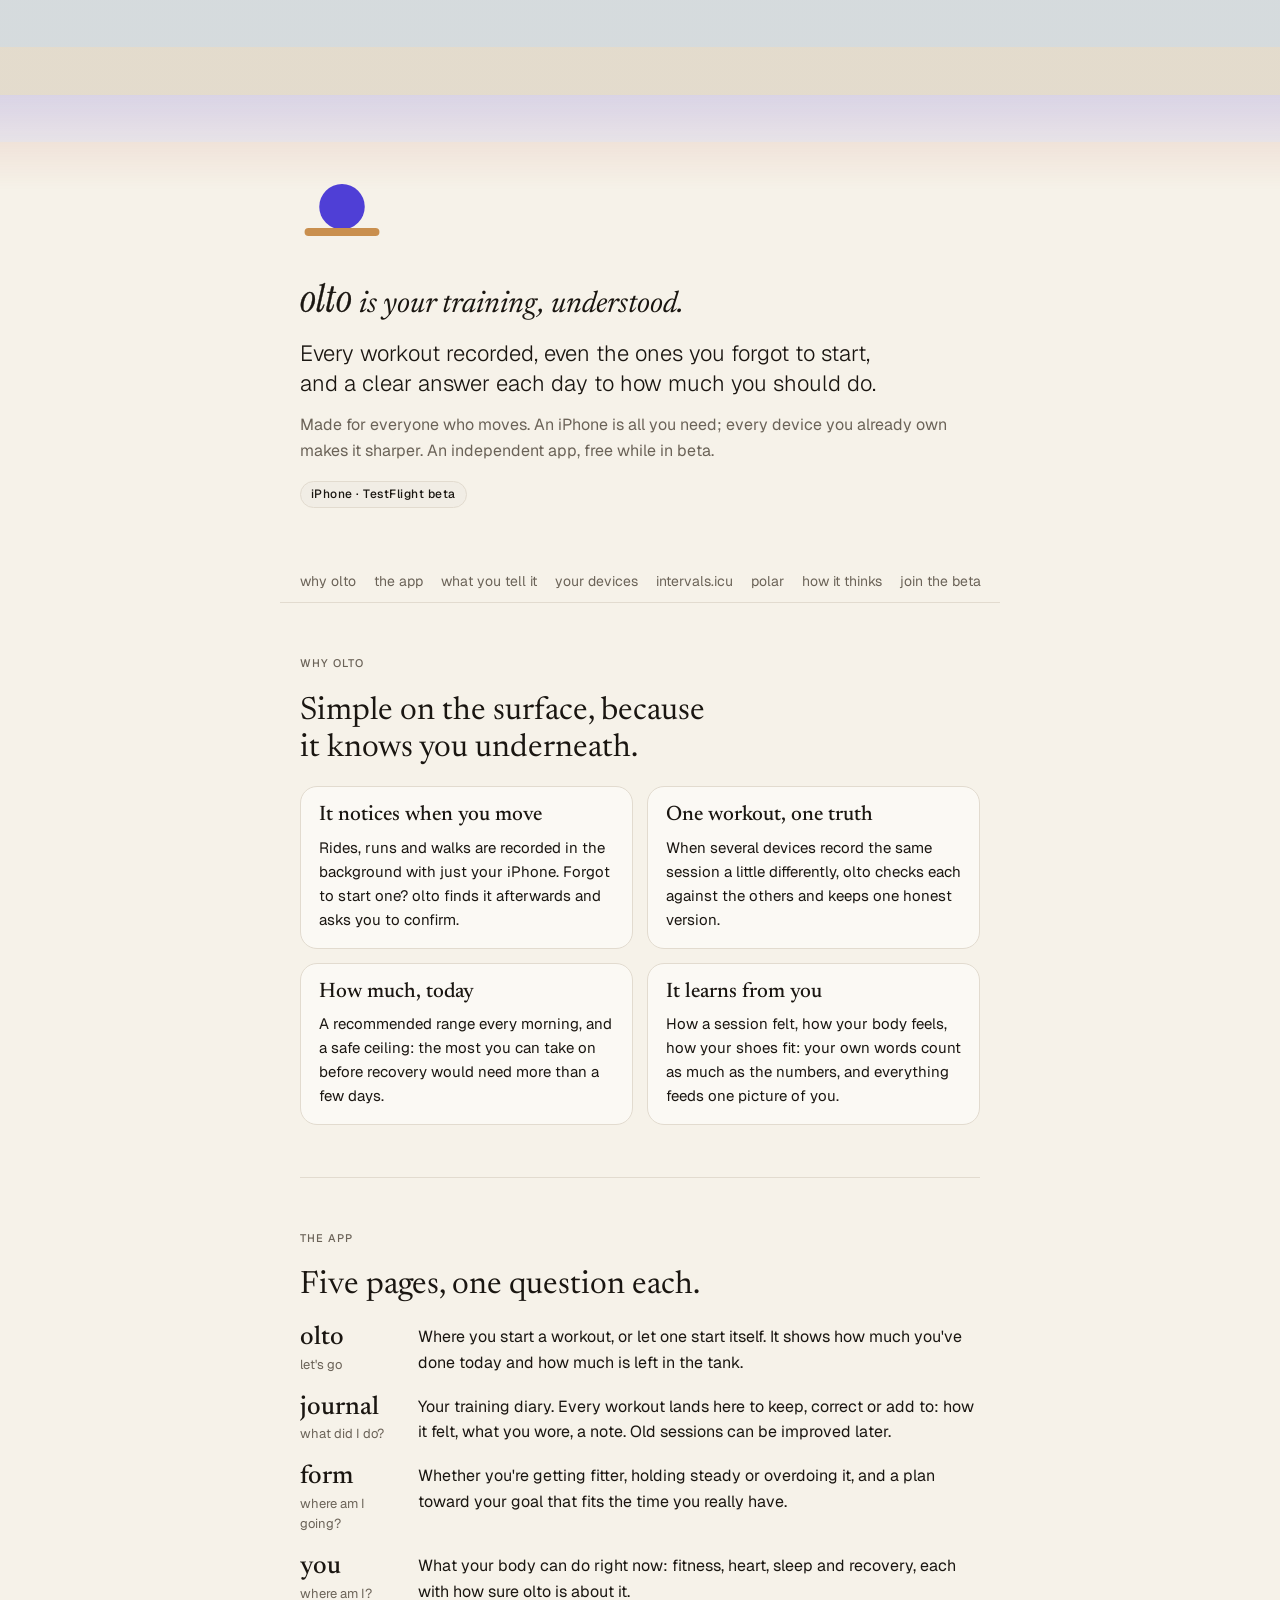
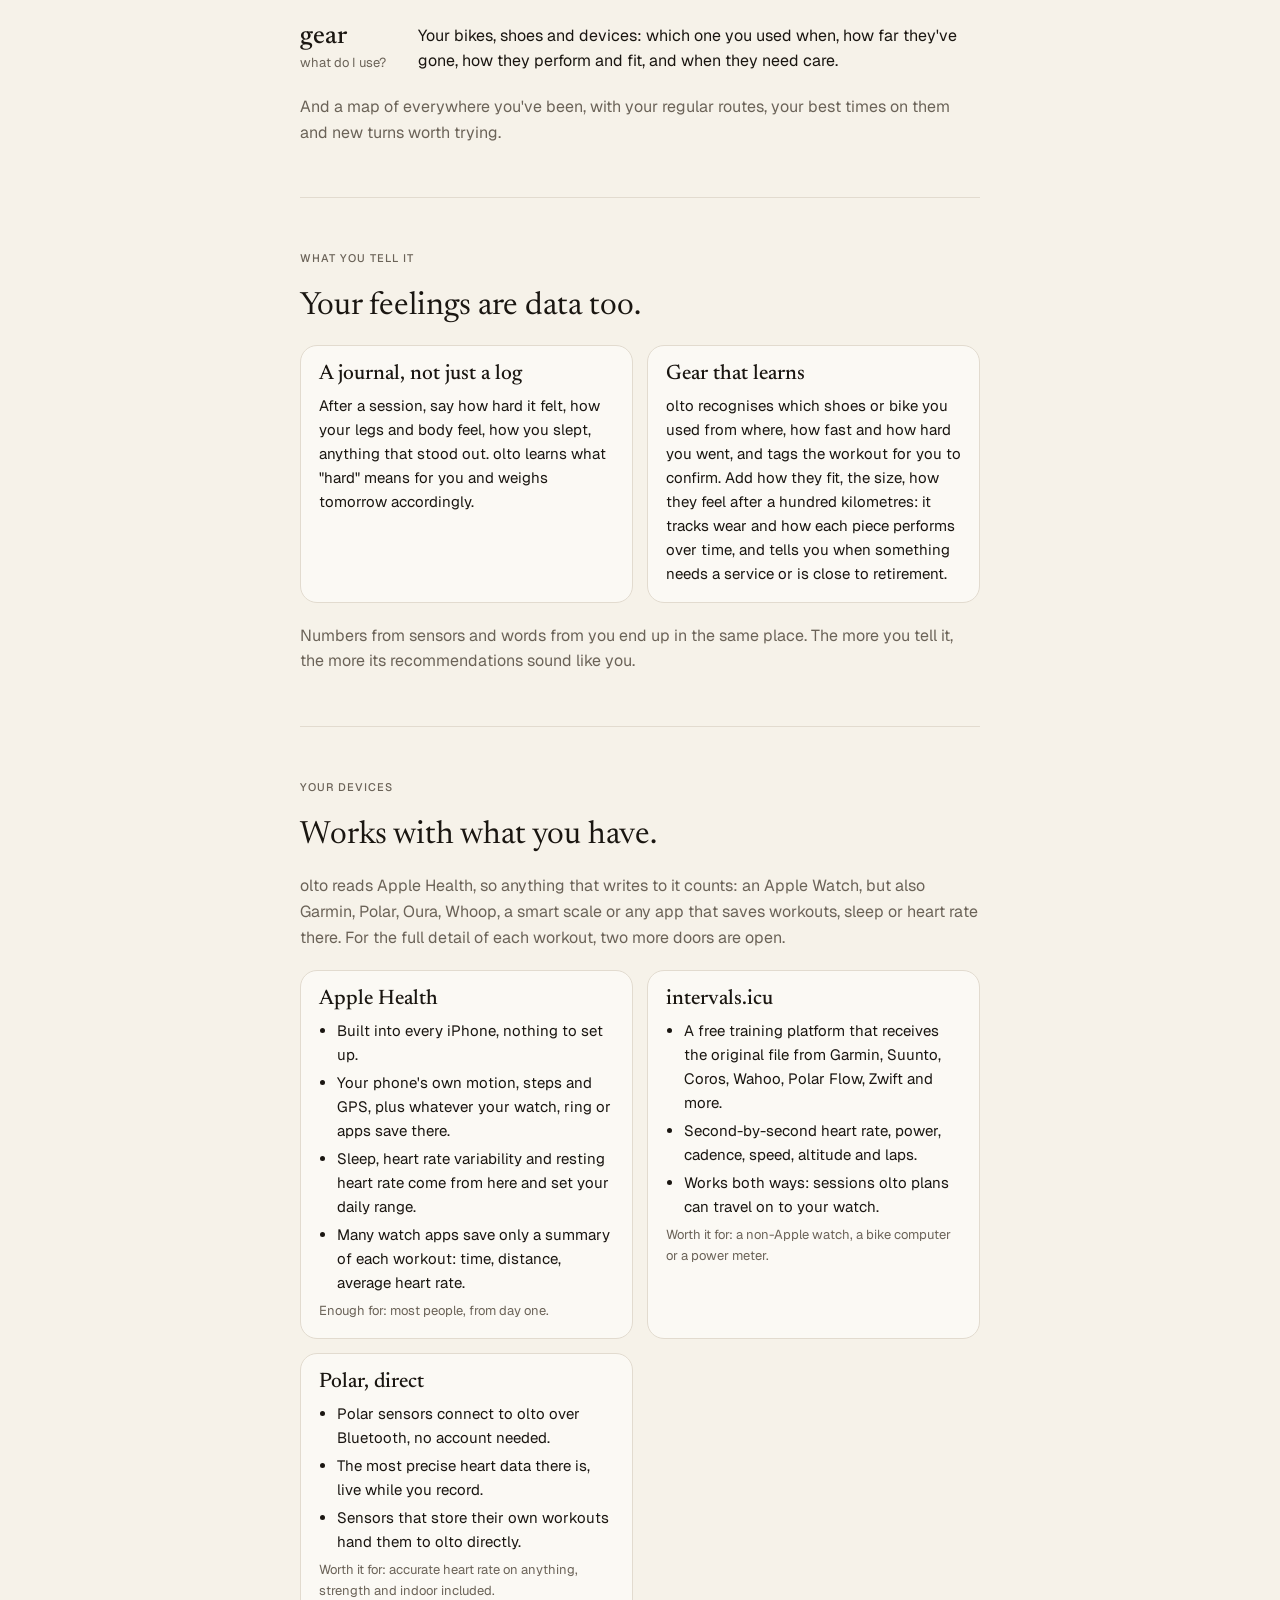
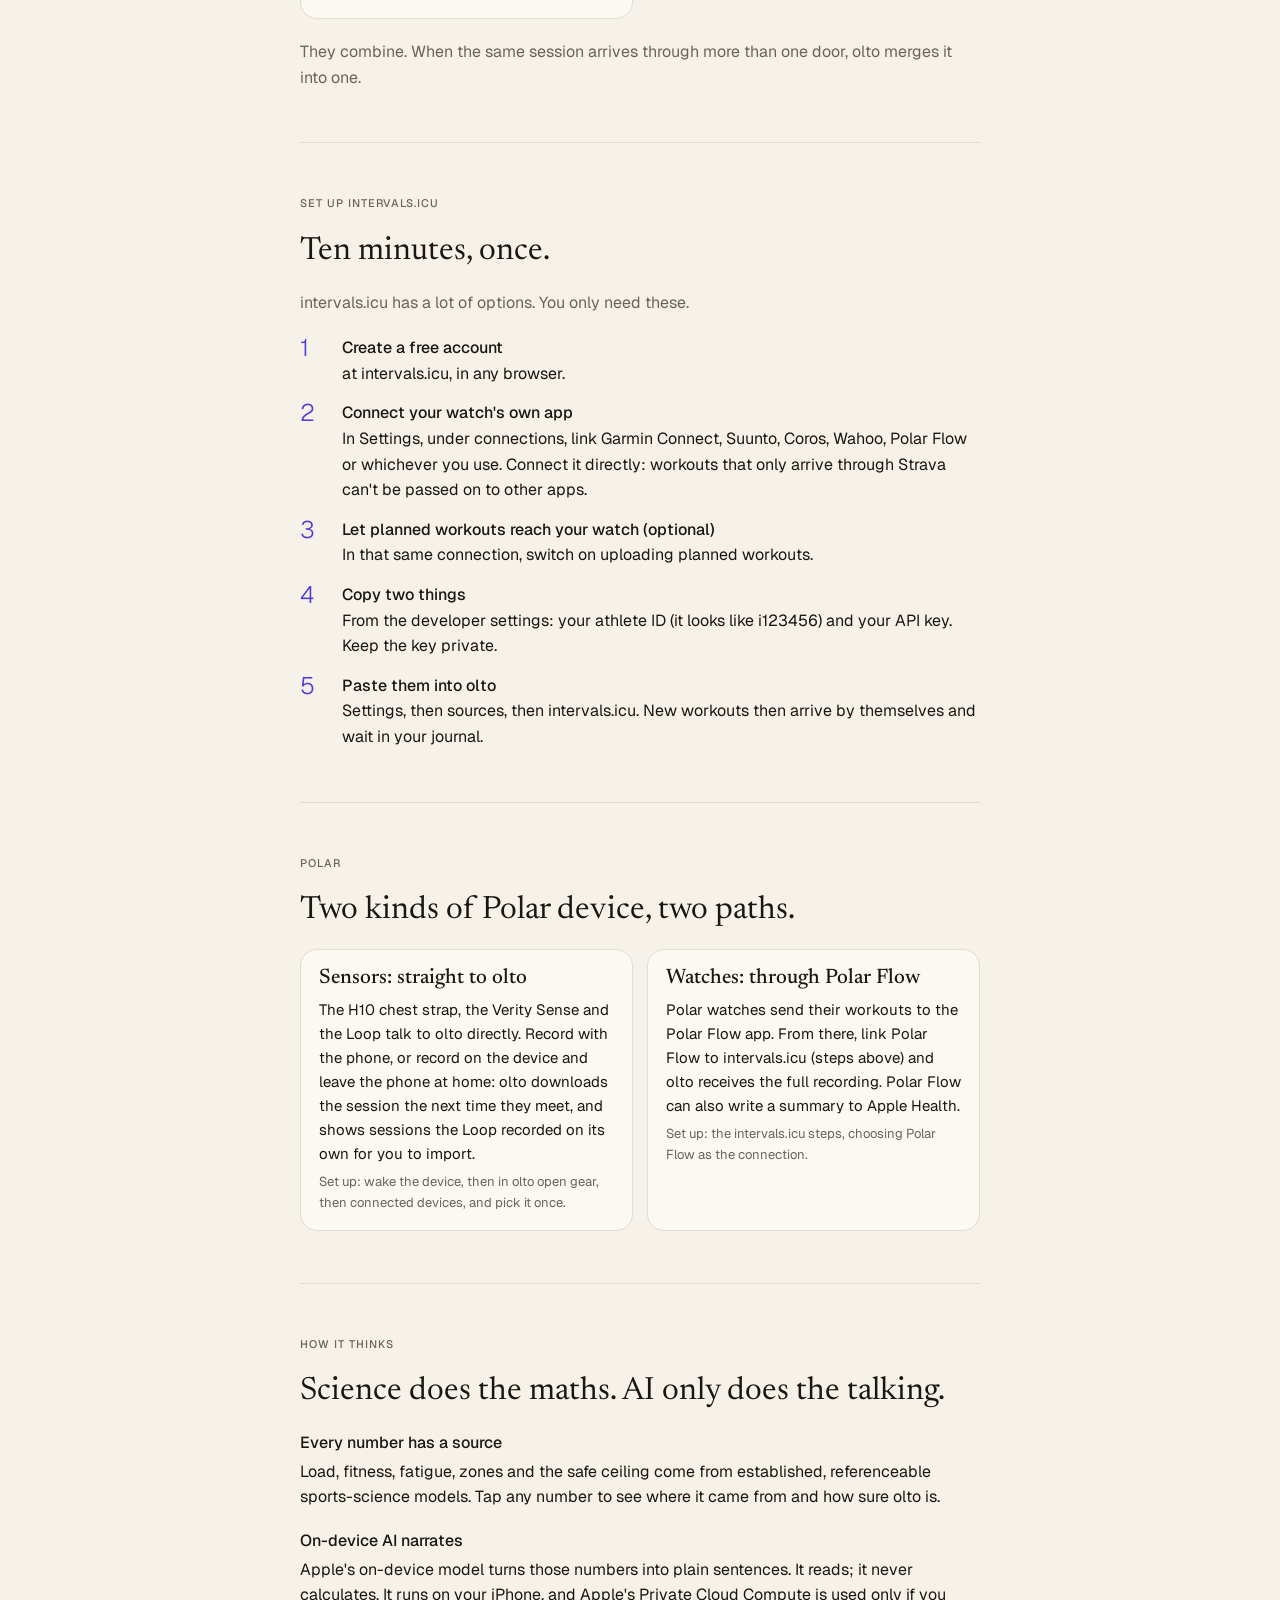
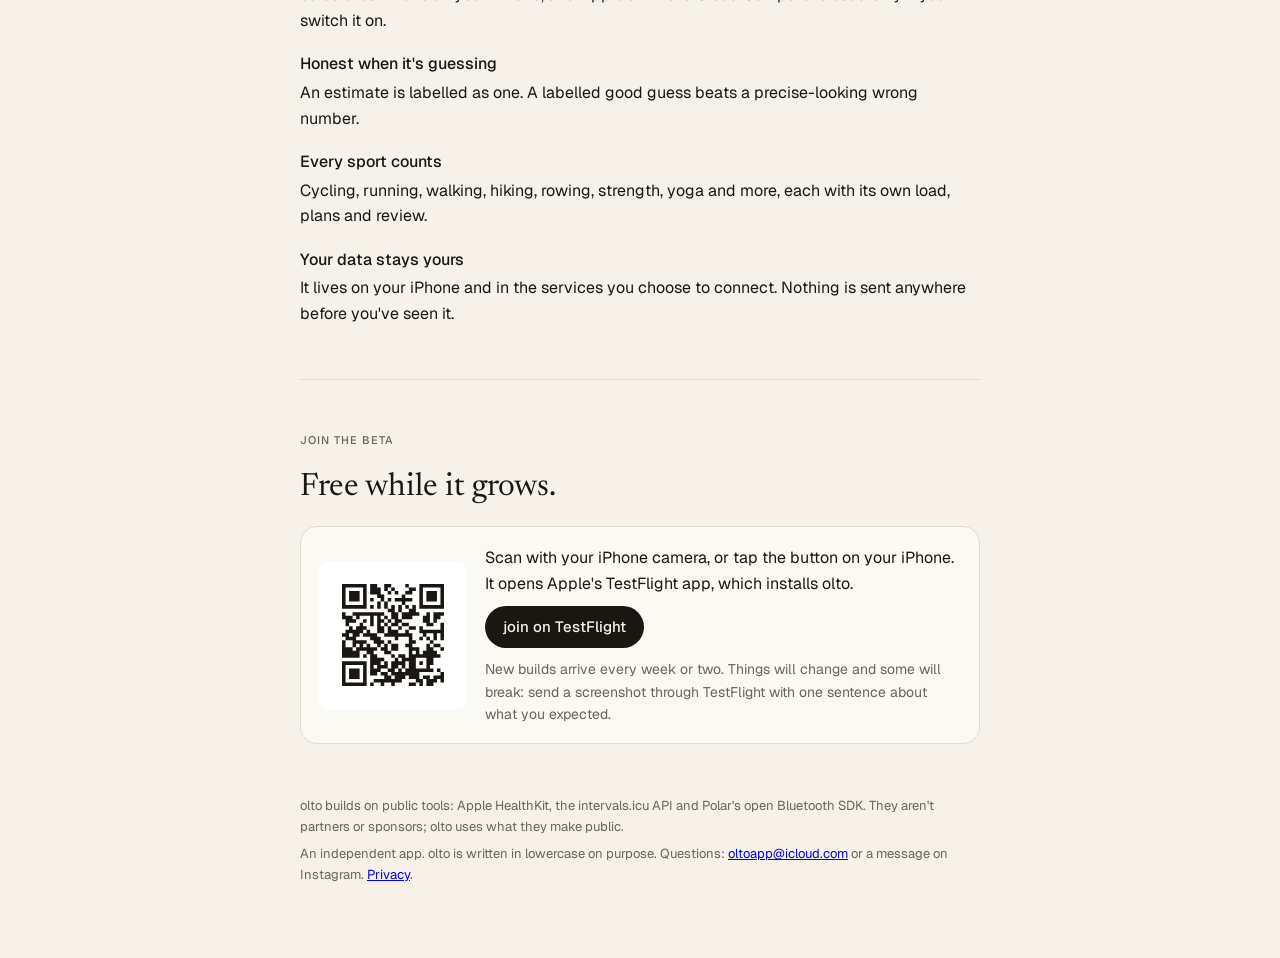
==== index.html @ 35120400 "olto site" ====
<!doctype html>
<html lang="en">
<head>
<meta charset="utf-8">
<meta name="viewport" content="width=device-width, initial-scale=1, viewport-fit=cover">
<title>olto — your training, understood</title>
<meta name="description" content="olto records every workout, even the ones you forgot to start, and tells you each day how much to do. An independent iPhone app, free in beta.">
<meta property="og:title" content="olto — your training, understood">
<meta property="og:description" content="Every workout recorded, and a clear answer each day to how much you should do. Free iPhone beta.">
<meta property="og:image" content="assets/og.png">
<meta property="og:type" content="website">
<meta name="twitter:card" content="summary_large_image">
<meta name="theme-color" content="#F6F2E9" media="(prefers-color-scheme: light)">
<meta name="theme-color" content="#0C0A08" media="(prefers-color-scheme: dark)">
<link rel="icon" href="assets/mark.svg" type="image/svg+xml">
<link rel="apple-touch-icon" href="assets/apple-touch-icon.png">
<style>html{color-scheme:light dark}body{margin:0}</style>
</head>
<body>
<link rel="stylesheet" href="https://fonts.googleapis.com/css2?family=Instrument+Serif:ital@1&family=Newsreader:ital,opsz,wght@0,6..72,400;0,6..72,500;1,6..72,300;1,6..72,400&family=Geist:wght@300;400;500;600&display=swap">
<style>
:root{
  --canvas:#F6F2E9; --soft:#F1EDE5; --card:#FBF9F4; --ink:#1A1611; --muted:#6B6358; --rule:#E2DBCF;
  --sun:#4F3FD6; --warm:#C98F4E; --accent:#4F3FD6;
  --fresh:rgba(110,146,185,.24); --maint:rgba(201,189,166,.42); --gain:rgba(79,63,214,.17); --risk:rgba(168,43,23,.14);
  --word:"Instrument Serif",Georgia,serif; --voice:"Newsreader",Georgia,serif; --data:"Geist",-apple-system,"Segoe UI",sans-serif;
}
@media (prefers-color-scheme: dark){:root:not([data-theme="light"]){
  --canvas:#0C0A08; --soft:#211D17; --card:#16130F; --ink:#F1EBDD; --muted:#A99F90; --rule:#2E2922;
  --sun:#6C6CF3; --warm:#D9A566; --accent:#8B8BF7;
  --fresh:rgba(110,146,185,.26); --maint:rgba(201,189,166,.18); --gain:rgba(108,108,243,.24); --risk:rgba(207,79,53,.22); color-scheme:dark;}}
:root[data-theme="dark"]{
  --canvas:#0C0A08; --soft:#211D17; --card:#16130F; --ink:#F1EBDD; --muted:#A99F90; --rule:#2E2922;
  --sun:#6C6CF3; --warm:#D9A566; --accent:#8B8BF7;
  --fresh:rgba(110,146,185,.26); --maint:rgba(201,189,166,.18); --gain:rgba(108,108,243,.24); --risk:rgba(207,79,53,.22); color-scheme:dark;}
body{background:var(--canvas);color:var(--ink);font-family:var(--data);font-size:16px;line-height:1.6;padding-inline:20px;padding-block:0 72px}
.sky{margin-inline:-20px;height:190px;background:linear-gradient(to bottom,var(--fresh) 0 25%,var(--maint) 25% 50%,var(--gain) 50% 75%,var(--risk) 75% 100%);-webkit-mask-image:linear-gradient(to bottom,#000 50%,transparent);mask-image:linear-gradient(to bottom,#000 50%,transparent)}
main{max-width:680px;margin:-20px auto 0;display:grid;gap:52px;position:relative}
.mark{width:84px;height:auto;display:block}
.name{font-family:var(--word);font-style:italic;font-weight:400;font-size:1.25em;letter-spacing:.005em;-webkit-text-stroke:.35px currentColor}
.voice{font-family:var(--voice);font-style:italic;font-weight:400}
.card p.voice,.note.voice{font-size:18px;line-height:1.5}
.sr{position:absolute;width:1px;height:1px;overflow:hidden;clip:rect(0 0 0 0)}
.word{font-family:var(--word);font-style:italic;font-weight:400;font-size:76px;line-height:.95;margin:10px 0 0;letter-spacing:-.01em}
.tag{font-family:var(--voice);font-style:italic;font-weight:300;font-size:30px;line-height:1.25;margin:12px 0 0}
.lede{font-family:var(--data);font-style:normal;font-weight:300;font-size:22px;line-height:1.35;margin:14px 0 0;text-wrap:balance}
.sub{margin:14px 0 0;color:var(--muted);max-width:60ch}
.pill{display:inline-block;font-size:12px;font-weight:500;letter-spacing:.04em;padding:3px 10px;border-radius:999px;background:var(--soft);border:1px solid var(--rule)}
nav{position:sticky;top:env(safe-area-inset-top,0px);z-index:2;background:var(--canvas);margin-inline:-20px;padding:10px 20px;border-bottom:1px solid var(--rule);display:flex;gap:18px;overflow-x:auto;scrollbar-width:none;font-size:14px}
nav::-webkit-scrollbar{display:none}
nav a{color:var(--muted);text-decoration:none;white-space:nowrap}
nav a:hover,nav a:focus-visible{color:var(--ink)}
h2{font-family:var(--voice);font-style:normal;font-weight:400;font-size:32px;line-height:1.15;margin:0;text-wrap:balance}
h3{font-family:var(--voice);font-style:normal;font-weight:500;font-size:21px;line-height:1.25;margin:0}
.eyebrow{font-size:11px;letter-spacing:.09em;text-transform:uppercase;color:var(--muted);font-weight:500}
section{display:grid;gap:20px;scroll-margin-top:60px}
.note{margin:0;color:var(--muted);max-width:62ch}
.grid{display:grid;grid-template-columns:repeat(auto-fit,minmax(260px,1fr));gap:14px}
.card{background:var(--card);border:1px solid var(--rule);border-radius:17px;padding:16px 18px;display:grid;gap:6px;align-content:start}
.card p{margin:0;font-size:15px}
.card ul{margin:0;padding-left:18px;display:grid;gap:4px;font-size:15px}
.card .best{font-size:13px;color:var(--muted)}
.pages{display:grid;gap:18px}
.page{display:grid;grid-template-columns:100px 1fr;gap:2px 18px}
.page .n{font-family:var(--voice);font-style:normal;font-weight:500;font-size:26px;line-height:1.1}
.page .q{font-size:13px;color:var(--muted);grid-column:1}
.page p{margin:0;grid-column:2;grid-row:1 / span 2}
@media (max-width:480px){.page{grid-template-columns:1fr}.page p{grid-column:1;grid-row:auto}}
.qa{display:grid;gap:18px}
.qa h4{font-size:16px;font-weight:500;margin:0 0 3px}
.qa p{margin:0}
ol.steps{margin:0;padding:0;list-style:none;counter-reset:s;display:grid;gap:14px}
ol.steps li{counter-increment:s;display:grid;grid-template-columns:30px 1fr;gap:12px}
ol.steps li::before{content:counter(s);font-family:var(--data);font-weight:300;font-size:24px;line-height:1.1;color:var(--sun)}
ol.steps b{display:block;font-weight:500}
.join{display:grid;grid-template-columns:auto 1fr;gap:18px;align-items:center;background:var(--card);border:1px solid var(--rule);border-radius:17px;padding:18px}
@media (max-width:480px){.join{grid-template-columns:1fr}}
#qr{width:132px;height:132px;background:#fff;padding:8px;border-radius:10px;display:grid;place-items:center}
#qr img,#qr canvas{width:116px!important;height:116px!important}
.btn{display:inline-block;background:var(--ink);color:var(--canvas);text-decoration:none;border-radius:999px;padding:9px 18px;font-weight:500;font-size:15px}
hr{border:0;border-top:1px solid var(--rule);margin:0}
footer{font-size:13px;color:var(--muted);display:grid;gap:6px}
</style>

<div class="sky" aria-hidden="true"></div>
<main>
  <header>
    <svg class="mark" viewBox="0 0 48 48" role="img" aria-label="olto">
      <circle cx="24" cy="21" r="13" fill="var(--sun)"/>
      <rect x="2.6" y="33.1" width="42.8" height="4.6" rx="2.3" fill="var(--warm)"/>
    </svg>
    <h1 class="sr">olto</h1>
    <p class="tag" style="font-family:var(--voice);font-style:italic;font-weight:400;font-size:30px;line-height:1.3;margin-top:22px"><span class="name">olto</span> is your training, understood.</p>
    <p class="lede">Every workout recorded, even the ones you forgot to start, and a clear answer each day to how much you should do.</p>
    <p class="sub">Made for everyone who moves. An iPhone is all you need; every device you already own makes it sharper. An independent app, free while in beta.</p>
    <p style="margin:16px 0 0"><span class="pill">iPhone · TestFlight beta</span></p>
  </header>

  <nav aria-label="Sections">
    <a href="#why">why olto</a><a href="#pages">the app</a><a href="#you">what you tell it</a><a href="#sources">your devices</a><a href="#intervals">intervals.icu</a><a href="#polar">polar</a><a href="#science">how it thinks</a><a href="#join">join the beta</a>
  </nav>

  <section id="why">
    <span class="eyebrow">why olto</span>
    <h2>Simple on the surface, because it knows you underneath.</h2>
    <div class="grid">
      <div class="card"><h3>It notices when you move</h3><p>Rides, runs and walks are recorded in the background with just your iPhone. Forgot to start one? olto finds it afterwards and asks you to confirm.</p></div>
      <div class="card"><h3>One workout, one truth</h3><p>When several devices record the same session a little differently, olto checks each against the others and keeps one honest version.</p></div>
      <div class="card"><h3>How much, today</h3><p>A recommended range every morning, and a safe ceiling: the most you can take on before recovery would need more than a few days.</p></div>
      <div class="card"><h3>It learns from you</h3><p>How a session felt, how your body feels, how your shoes fit: your own words count as much as the numbers, and everything feeds one picture of you.</p></div>
    </div>
  </section>

  <hr>

  <section id="pages">
    <span class="eyebrow">the app</span>
    <h2>Five pages, one question each.</h2>
    <div class="pages">
      <div class="page"><span class="n">olto</span><span class="q">let's go</span><p>Where you start a workout, or let one start itself. It shows how much you've done today and how much is left in the tank.</p></div>
      <div class="page"><span class="n">journal</span><span class="q">what did I do?</span><p>Your training diary. Every workout lands here to keep, correct or add to: how it felt, what you wore, a note. Old sessions can be improved later.</p></div>
      <div class="page"><span class="n">form</span><span class="q">where am I going?</span><p>Whether you're getting fitter, holding steady or overdoing it, and a plan toward your goal that fits the time you really have.</p></div>
      <div class="page"><span class="n">you</span><span class="q">where am I?</span><p>What your body can do right now: fitness, heart, sleep and recovery, each with how sure olto is about it.</p></div>
      <div class="page"><span class="n">gear</span><span class="q">what do I use?</span><p>Your bikes, shoes and devices: which one you used when, how far they've gone, how they perform and fit, and when they need care.</p></div>
    </div>
    <p class="note">And a map of everywhere you've been, with your regular routes, your best times on them and new turns worth trying.</p>
  </section>

  <hr>

  <section id="you">
    <span class="eyebrow">what you tell it</span>
    <h2>Your feelings are data too.</h2>
    <div class="grid">
      <div class="card"><h3>A journal, not just a log</h3><p>After a session, say how hard it felt, how your legs and body feel, how you slept, anything that stood out. olto learns what "hard" means for you and weighs tomorrow accordingly.</p></div>
      <div class="card"><h3>Gear that learns</h3><p>olto recognises which shoes or bike you used from where, how fast and how hard you went, and tags the workout for you to confirm. Add how they fit, the size, how they feel after a hundred kilometres: it tracks wear and how each piece performs over time, and tells you when something needs a service or is close to retirement.</p></div>
    </div>
    <p class="note">Numbers from sensors and words from you end up in the same place. The more you tell it, the more its recommendations sound like you.</p>
  </section>

  <hr>

  <section id="sources">
    <span class="eyebrow">your devices</span>
    <h2>Works with what you have.</h2>
    <p class="note">olto reads Apple Health, so anything that writes to it counts: an Apple Watch, but also Garmin, Polar, Oura, Whoop, a smart scale or any app that saves workouts, sleep or heart rate there. For the full detail of each workout, two more doors are open.</p>
    <div class="grid">
      <div class="card"><h3>Apple Health</h3>
        <ul><li>Built into every iPhone, nothing to set up.</li><li>Your phone's own motion, steps and GPS, plus whatever your watch, ring or apps save there.</li><li>Sleep, heart rate variability and resting heart rate come from here and set your daily range.</li><li>Many watch apps save only a summary of each workout: time, distance, average heart rate.</li></ul>
        <span class="best">Enough for: most people, from day one.</span></div>
      <div class="card"><h3>intervals.icu</h3>
        <ul><li>A free training platform that receives the original file from Garmin, Suunto, Coros, Wahoo, Polar Flow, Zwift and more.</li><li>Second-by-second heart rate, power, cadence, speed, altitude and laps.</li><li>Works both ways: sessions olto plans can travel on to your watch.</li></ul>
        <span class="best">Worth it for: a non-Apple watch, a bike computer or a power meter.</span></div>
      <div class="card"><h3>Polar, direct</h3>
        <ul><li>Polar sensors connect to olto over Bluetooth, no account needed.</li><li>The most precise heart data there is, live while you record.</li><li>Sensors that store their own workouts hand them to olto directly.</li></ul>
        <span class="best">Worth it for: accurate heart rate on anything, strength and indoor included.</span></div>
    </div>
    <p class="note">They combine. When the same session arrives through more than one door, olto merges it into one.</p>
  </section>

  <hr>

  <section id="intervals">
    <span class="eyebrow">set up intervals.icu</span>
    <h2>Ten minutes, once.</h2>
    <p class="note">intervals.icu has a lot of options. You only need these.</p>
    <ol class="steps">
      <li><span><b>Create a free account</b>at intervals.icu, in any browser.</span></li>
      <li><span><b>Connect your watch's own app</b>In Settings, under connections, link Garmin Connect, Suunto, Coros, Wahoo, Polar Flow or whichever you use. Connect it directly: workouts that only arrive through Strava can't be passed on to other apps.</span></li>
      <li><span><b>Let planned workouts reach your watch (optional)</b>In that same connection, switch on uploading planned workouts.</span></li>
      <li><span><b>Copy two things</b>From the developer settings: your athlete ID (it looks like i123456) and your API key. Keep the key private.</span></li>
      <li><span><b>Paste them into olto</b>Settings, then sources, then intervals.icu. New workouts then arrive by themselves and wait in your journal.</span></li>
    </ol>
  </section>

  <hr>

  <section id="polar">
    <span class="eyebrow">polar</span>
    <h2>Two kinds of Polar device, two paths.</h2>
    <div class="grid">
      <div class="card"><h3>Sensors: straight to olto</h3>
        <p>The H10 chest strap, the Verity Sense and the Loop talk to olto directly. Record with the phone, or record on the device and leave the phone at home: olto downloads the session the next time they meet, and shows sessions the Loop recorded on its own for you to import.</p>
        <span class="best">Set up: wake the device, then in olto open gear, then connected devices, and pick it once.</span></div>
      <div class="card"><h3>Watches: through Polar Flow</h3>
        <p>Polar watches send their workouts to the Polar Flow app. From there, link Polar Flow to intervals.icu (steps above) and olto receives the full recording. Polar Flow can also write a summary to Apple Health.</p>
        <span class="best">Set up: the intervals.icu steps, choosing Polar Flow as the connection.</span></div>
    </div>
  </section>

  <hr>

  <section id="science">
    <span class="eyebrow">how it thinks</span>
    <h2>Science does the maths. AI only does the talking.</h2>
    <div class="qa">
      <div><h4>Every number has a source</h4><p>Load, fitness, fatigue, zones and the safe ceiling come from established, referenceable sports-science models. Tap any number to see where it came from and how sure olto is.</p></div>
      <div><h4>On-device AI narrates</h4><p>Apple's on-device model turns those numbers into plain sentences. It reads; it never calculates. It runs on your iPhone, and Apple's Private Cloud Compute is used only if you switch it on.</p></div>
      <div><h4>Honest when it's guessing</h4><p>An estimate is labelled as one. A labelled good guess beats a precise-looking wrong number.</p></div>
      <div><h4>Every sport counts</h4><p>Cycling, running, walking, hiking, rowing, strength, yoga and more, each with its own load, plans and review.</p></div>
      <div><h4>Your data stays yours</h4><p>It lives on your iPhone and in the services you choose to connect. Nothing is sent anywhere before you've seen it.</p></div>
    </div>
  </section>

  <hr>

  <section id="join">
    <span class="eyebrow">join the beta</span>
    <h2>Free while it grows.</h2>
    <div class="join">
      <div id="qr" aria-label="QR code for the beta"></div>
      <div style="display:grid;gap:10px">
        <p style="margin:0">Scan with your iPhone camera, or tap the button on your iPhone. It opens Apple's TestFlight app, which installs olto.</p>
        <p style="margin:0"><a class="btn" id="joinlink" href="#join">join on TestFlight</a></p>
        <p class="note" id="joinnote" style="font-size:14px">New builds arrive every week or two. Things will change and some will break: send a screenshot through TestFlight with one sentence about what you expected.</p>
      </div>
    </div>
  </section>

  <footer>
    <span>olto builds on public tools: Apple HealthKit, the intervals.icu API and Polar's open Bluetooth SDK. They aren't partners or sponsors; olto uses what they make public.</span>
    <span>An independent app. olto is written in lowercase on purpose. Questions: <a href="mailto:oltoapp@icloud.com">oltoapp@icloud.com</a> or a message on Instagram. <a href="privacy.html">Privacy</a>.</span>
  </footer>
</main>
<script>
// The TestFlight public link. The QR is a static image (assets/beta-qr.svg),
// made from the same link, so the page needs no script from anywhere else.
const BETA_LINK = "https://testflight.apple.com/join/uTrXgEsq";
const box = document.getElementById("qr"), link = document.getElementById("joinlink");
link.href = BETA_LINK;
box.innerHTML = '<img src="assets/beta-qr.svg" width="116" height="116" alt="QR code: join the olto beta on TestFlight">';
</script>

</body>
</html>
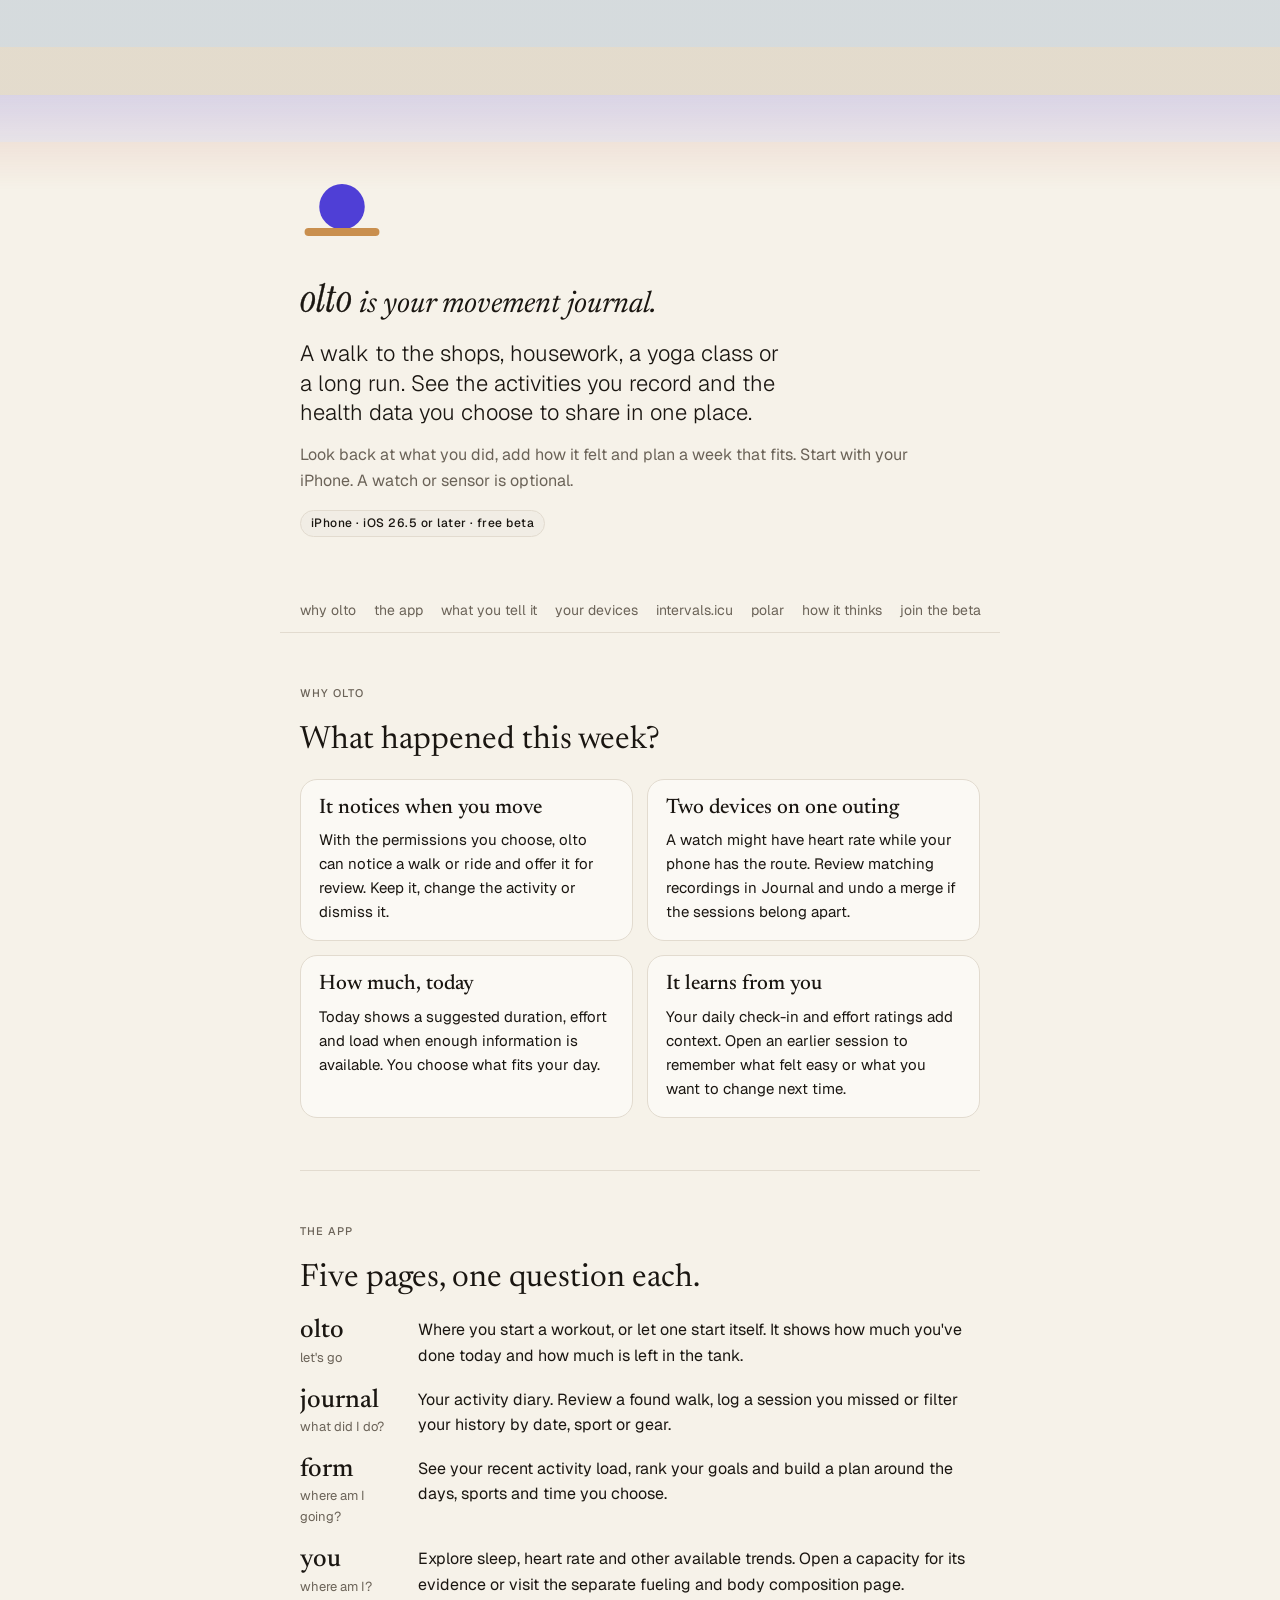
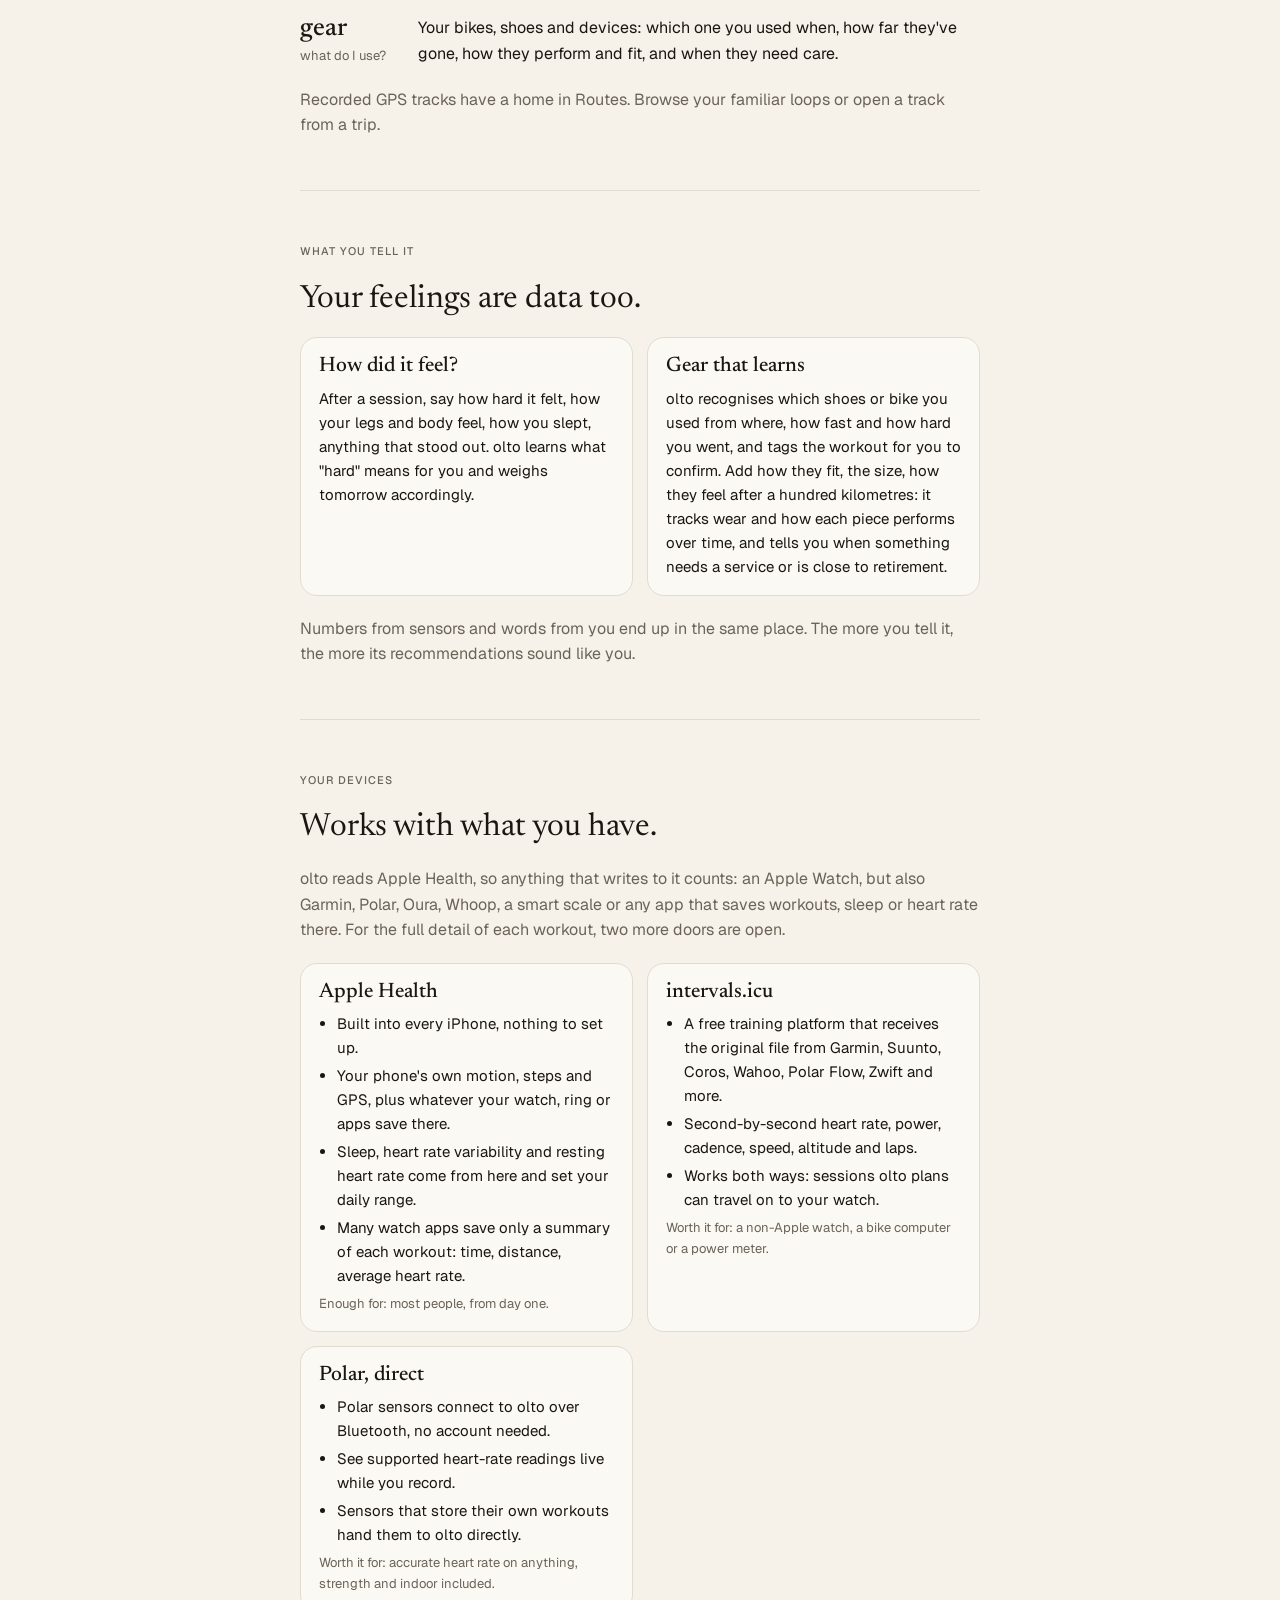
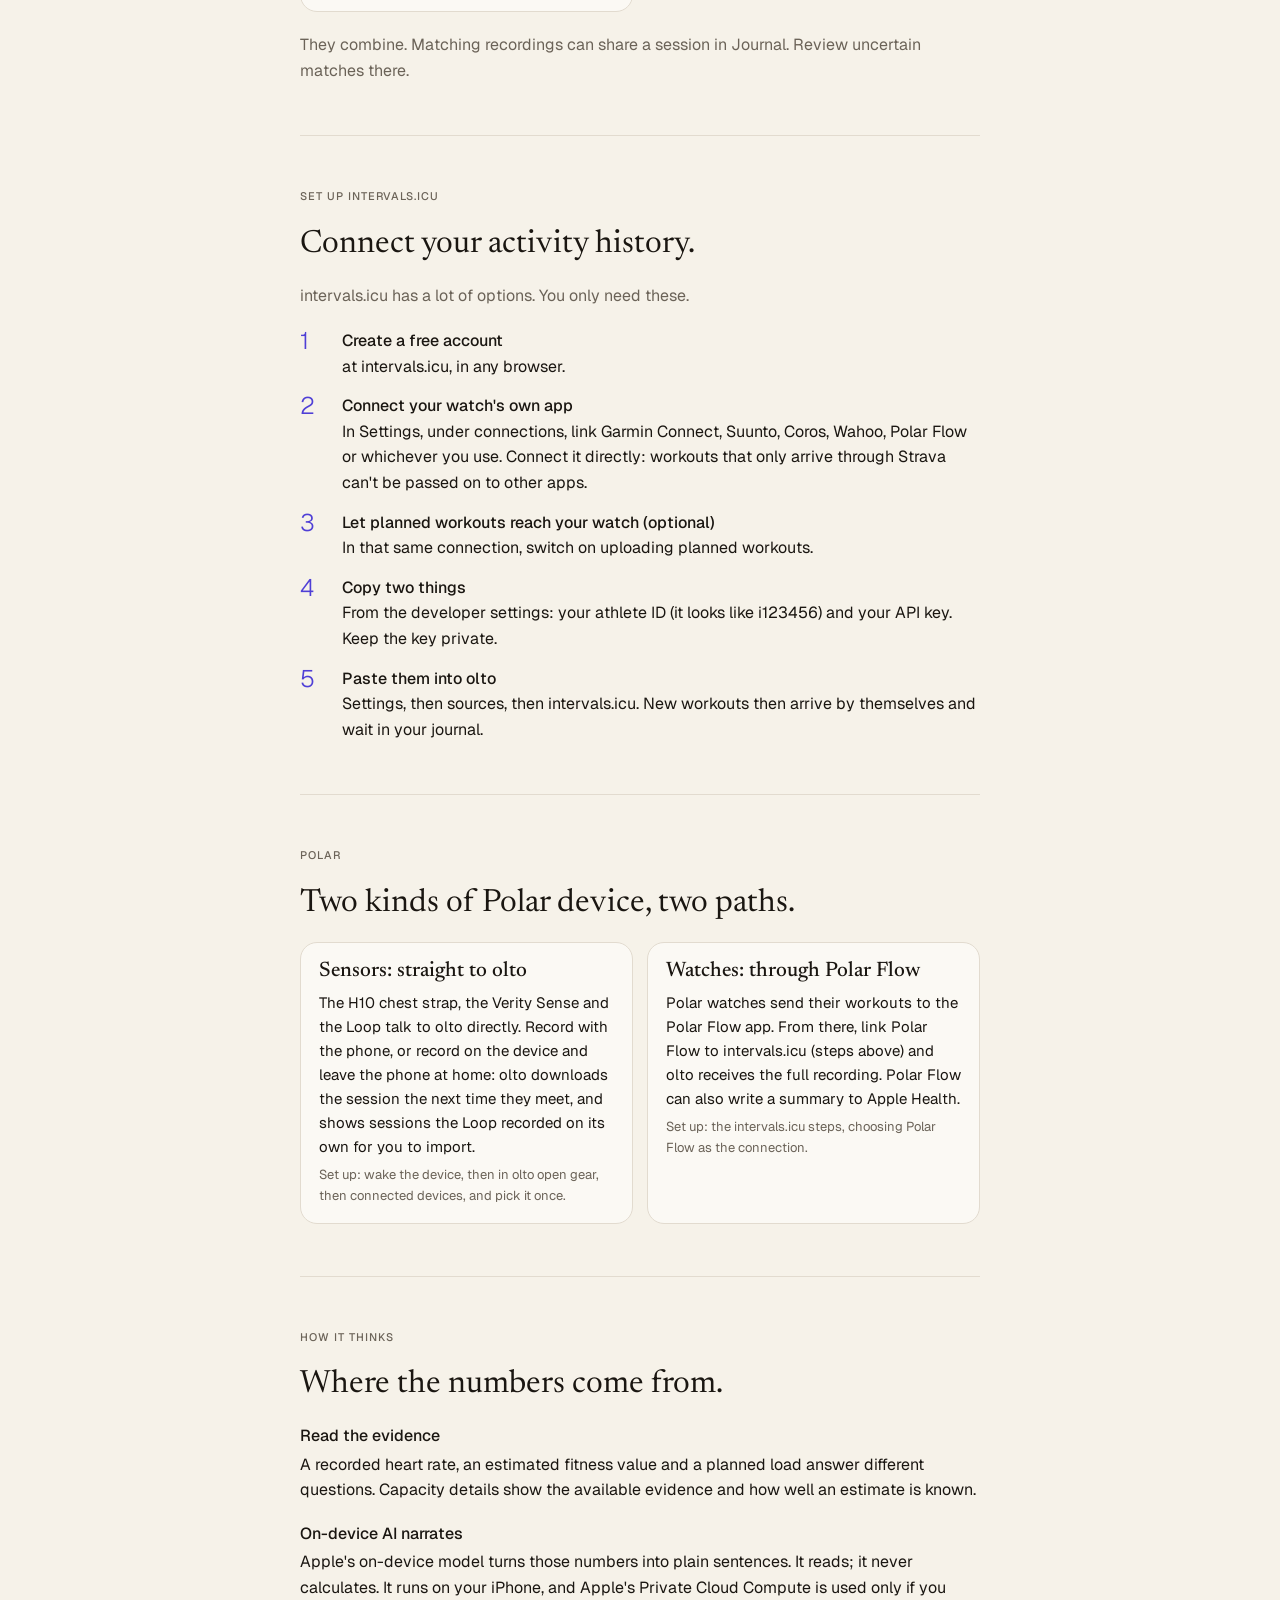
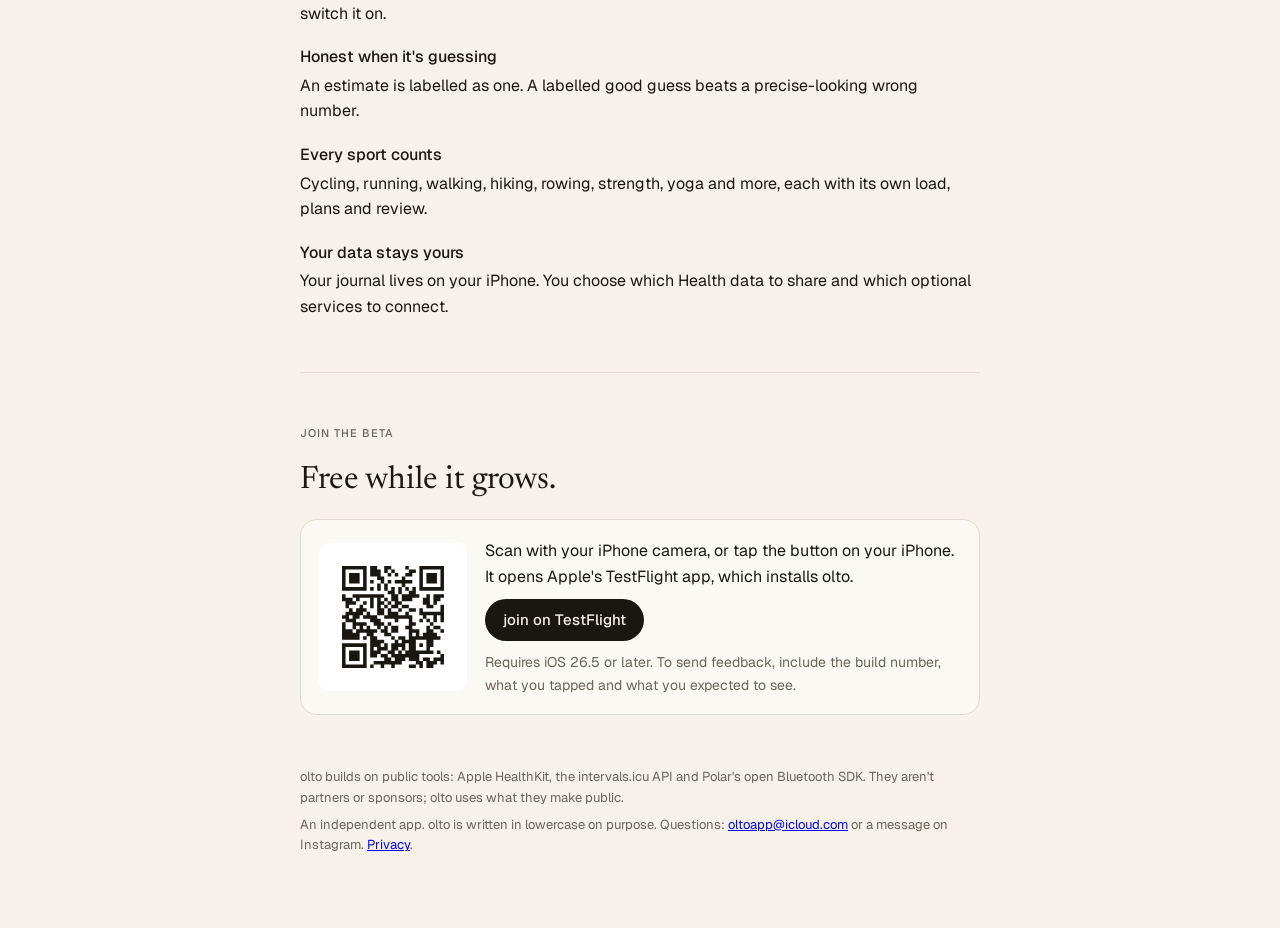
==== commit 97ba44ae: "Welcome everyday movement and clarify what testers can see" ====
--- a/index.html
+++ b/index.html
@@ -3,10 +3,10 @@
 <head>
 <meta charset="utf-8">
 <meta name="viewport" content="width=device-width, initial-scale=1, viewport-fit=cover">
-<title>olto — your training, understood</title>
-<meta name="description" content="olto records every workout, even the ones you forgot to start, and tells you each day how much to do. An independent iPhone app, free in beta.">
-<meta property="og:title" content="olto — your training, understood">
-<meta property="og:description" content="Every workout recorded, and a clear answer each day to how much you should do. Free iPhone beta.">
+<title>olto — your movement journal</title>
+<meta name="description" content="Bring walks, workouts and everyday movement into one journal. See your week, review your activities and make a plan if you want one. Free iPhone beta.">
+<meta property="og:title" content="olto — your movement journal">
+<meta property="og:description" content="Walks, workouts and everyday movement in one journal. Free iPhone beta for iOS 26.5 or later.">
 <meta property="og:image" content="assets/og.png">
 <meta property="og:type" content="website">
 <meta name="twitter:card" content="summary_large_image">
@@ -90,10 +90,10 @@
       <rect x="2.6" y="33.1" width="42.8" height="4.6" rx="2.3" fill="var(--warm)"/>
     </svg>
     <h1 class="sr">olto</h1>
-    <p class="tag" style="font-family:var(--voice);font-style:italic;font-weight:400;font-size:30px;line-height:1.3;margin-top:22px"><span class="name">olto</span> is your training, understood.</p>
-    <p class="lede">Every workout recorded, even the ones you forgot to start, and a clear answer each day to how much you should do.</p>
-    <p class="sub">Made for everyone who moves. An iPhone is all you need; every device you already own makes it sharper. An independent app, free while in beta.</p>
-    <p style="margin:16px 0 0"><span class="pill">iPhone · TestFlight beta</span></p>
+    <p class="tag" style="font-family:var(--voice);font-style:italic;font-weight:400;font-size:30px;line-height:1.3;margin-top:22px"><span class="name">olto</span> is your movement journal.</p>
+    <p class="lede">A walk to the shops, housework, a yoga class or a long run. See the activities you record and the health data you choose to share in one place.</p>
+    <p class="sub">Look back at what you did, add how it felt and plan a week that fits. Start with your iPhone. A watch or sensor is optional.</p>
+    <p style="margin:16px 0 0"><span class="pill">iPhone · iOS 26.5 or later · free beta</span></p>
   </header>
 
   <nav aria-label="Sections">
@@ -102,12 +102,12 @@
 
   <section id="why">
     <span class="eyebrow">why olto</span>
-    <h2>Simple on the surface, because it knows you underneath.</h2>
-    <div class="grid">
-      <div class="card"><h3>It notices when you move</h3><p>Rides, runs and walks are recorded in the background with just your iPhone. Forgot to start one? olto finds it afterwards and asks you to confirm.</p></div>
-      <div class="card"><h3>One workout, one truth</h3><p>When several devices record the same session a little differently, olto checks each against the others and keeps one honest version.</p></div>
-      <div class="card"><h3>How much, today</h3><p>A recommended range every morning, and a safe ceiling: the most you can take on before recovery would need more than a few days.</p></div>
-      <div class="card"><h3>It learns from you</h3><p>How a session felt, how your body feels, how your shoes fit: your own words count as much as the numbers, and everything feeds one picture of you.</p></div>
+    <h2>What happened this week?</h2>
+    <div class="grid">
+      <div class="card"><h3>It notices when you move</h3><p>With the permissions you choose, olto can notice a walk or ride and offer it for review. Keep it, change the activity or dismiss it.</p></div>
+      <div class="card"><h3>Two devices on one outing</h3><p>A watch might have heart rate while your phone has the route. Review matching recordings in Journal and undo a merge if the sessions belong apart.</p></div>
+      <div class="card"><h3>How much, today</h3><p>Today shows a suggested duration, effort and load when enough information is available. You choose what fits your day.</p></div>
+      <div class="card"><h3>It learns from you</h3><p>Your daily check-in and effort ratings add context. Open an earlier session to remember what felt easy or what you want to change next time.</p></div>
     </div>
   </section>
 
@@ -118,12 +118,12 @@
     <h2>Five pages, one question each.</h2>
     <div class="pages">
       <div class="page"><span class="n">olto</span><span class="q">let's go</span><p>Where you start a workout, or let one start itself. It shows how much you've done today and how much is left in the tank.</p></div>
-      <div class="page"><span class="n">journal</span><span class="q">what did I do?</span><p>Your training diary. Every workout lands here to keep, correct or add to: how it felt, what you wore, a note. Old sessions can be improved later.</p></div>
-      <div class="page"><span class="n">form</span><span class="q">where am I going?</span><p>Whether you're getting fitter, holding steady or overdoing it, and a plan toward your goal that fits the time you really have.</p></div>
-      <div class="page"><span class="n">you</span><span class="q">where am I?</span><p>What your body can do right now: fitness, heart, sleep and recovery, each with how sure olto is about it.</p></div>
+      <div class="page"><span class="n">journal</span><span class="q">what did I do?</span><p>Your activity diary. Review a found walk, log a session you missed or filter your history by date, sport or gear.</p></div>
+      <div class="page"><span class="n">form</span><span class="q">where am I going?</span><p>See your recent activity load, rank your goals and build a plan around the days, sports and time you choose.</p></div>
+      <div class="page"><span class="n">you</span><span class="q">where am I?</span><p>Explore sleep, heart rate and other available trends. Open a capacity for its evidence or visit the separate fueling and body composition page.</p></div>
       <div class="page"><span class="n">gear</span><span class="q">what do I use?</span><p>Your bikes, shoes and devices: which one you used when, how far they've gone, how they perform and fit, and when they need care.</p></div>
     </div>
-    <p class="note">And a map of everywhere you've been, with your regular routes, your best times on them and new turns worth trying.</p>
+    <p class="note">Recorded GPS tracks have a home in Routes. Browse your familiar loops or open a track from a trip.</p>
   </section>
 
   <hr>
@@ -132,7 +132,7 @@
     <span class="eyebrow">what you tell it</span>
     <h2>Your feelings are data too.</h2>
     <div class="grid">
-      <div class="card"><h3>A journal, not just a log</h3><p>After a session, say how hard it felt, how your legs and body feel, how you slept, anything that stood out. olto learns what "hard" means for you and weighs tomorrow accordingly.</p></div>
+      <div class="card"><h3>How did it feel?</h3><p>After a session, say how hard it felt, how your legs and body feel, how you slept, anything that stood out. olto learns what "hard" means for you and weighs tomorrow accordingly.</p></div>
       <div class="card"><h3>Gear that learns</h3><p>olto recognises which shoes or bike you used from where, how fast and how hard you went, and tags the workout for you to confirm. Add how they fit, the size, how they feel after a hundred kilometres: it tracks wear and how each piece performs over time, and tells you when something needs a service or is close to retirement.</p></div>
     </div>
     <p class="note">Numbers from sensors and words from you end up in the same place. The more you tell it, the more its recommendations sound like you.</p>
@@ -152,17 +152,17 @@
         <ul><li>A free training platform that receives the original file from Garmin, Suunto, Coros, Wahoo, Polar Flow, Zwift and more.</li><li>Second-by-second heart rate, power, cadence, speed, altitude and laps.</li><li>Works both ways: sessions olto plans can travel on to your watch.</li></ul>
         <span class="best">Worth it for: a non-Apple watch, a bike computer or a power meter.</span></div>
       <div class="card"><h3>Polar, direct</h3>
-        <ul><li>Polar sensors connect to olto over Bluetooth, no account needed.</li><li>The most precise heart data there is, live while you record.</li><li>Sensors that store their own workouts hand them to olto directly.</li></ul>
+        <ul><li>Polar sensors connect to olto over Bluetooth, no account needed.</li><li>See supported heart-rate readings live while you record.</li><li>Sensors that store their own workouts hand them to olto directly.</li></ul>
         <span class="best">Worth it for: accurate heart rate on anything, strength and indoor included.</span></div>
     </div>
-    <p class="note">They combine. When the same session arrives through more than one door, olto merges it into one.</p>
+    <p class="note">They combine. Matching recordings can share a session in Journal. Review uncertain matches there.</p>
   </section>
 
   <hr>
 
   <section id="intervals">
     <span class="eyebrow">set up intervals.icu</span>
-    <h2>Ten minutes, once.</h2>
+    <h2>Connect your activity history.</h2>
     <p class="note">intervals.icu has a lot of options. You only need these.</p>
     <ol class="steps">
       <li><span><b>Create a free account</b>at intervals.icu, in any browser.</span></li>
@@ -192,13 +192,13 @@
 
   <section id="science">
     <span class="eyebrow">how it thinks</span>
-    <h2>Science does the maths. AI only does the talking.</h2>
+    <h2>Where the numbers come from.</h2>
     <div class="qa">
-      <div><h4>Every number has a source</h4><p>Load, fitness, fatigue, zones and the safe ceiling come from established, referenceable sports-science models. Tap any number to see where it came from and how sure olto is.</p></div>
+      <div><h4>Read the evidence</h4><p>A recorded heart rate, an estimated fitness value and a planned load answer different questions. Capacity details show the available evidence and how well an estimate is known.</p></div>
       <div><h4>On-device AI narrates</h4><p>Apple's on-device model turns those numbers into plain sentences. It reads; it never calculates. It runs on your iPhone, and Apple's Private Cloud Compute is used only if you switch it on.</p></div>
       <div><h4>Honest when it's guessing</h4><p>An estimate is labelled as one. A labelled good guess beats a precise-looking wrong number.</p></div>
       <div><h4>Every sport counts</h4><p>Cycling, running, walking, hiking, rowing, strength, yoga and more, each with its own load, plans and review.</p></div>
-      <div><h4>Your data stays yours</h4><p>It lives on your iPhone and in the services you choose to connect. Nothing is sent anywhere before you've seen it.</p></div>
+      <div><h4>Your data stays yours</h4><p>Your journal lives on your iPhone. You choose which Health data to share and which optional services to connect.</p></div>
     </div>
   </section>
 
@@ -211,8 +211,8 @@
       <div id="qr" aria-label="QR code for the beta"></div>
       <div style="display:grid;gap:10px">
         <p style="margin:0">Scan with your iPhone camera, or tap the button on your iPhone. It opens Apple's TestFlight app, which installs olto.</p>
-        <p style="margin:0"><a class="btn" id="joinlink" href="#join">join on TestFlight</a></p>
-        <p class="note" id="joinnote" style="font-size:14px">New builds arrive every week or two. Things will change and some will break: send a screenshot through TestFlight with one sentence about what you expected.</p>
+        <p style="margin:0"><a class="btn" id="joinlink" href="https://testflight.apple.com/join/uTrXgEsq">join on TestFlight</a></p>
+        <p class="note" id="joinnote" style="font-size:14px">Requires iOS 26.5 or later. To send feedback, include the build number, what you tapped and what you expected to see.</p>
       </div>
     </div>
   </section>
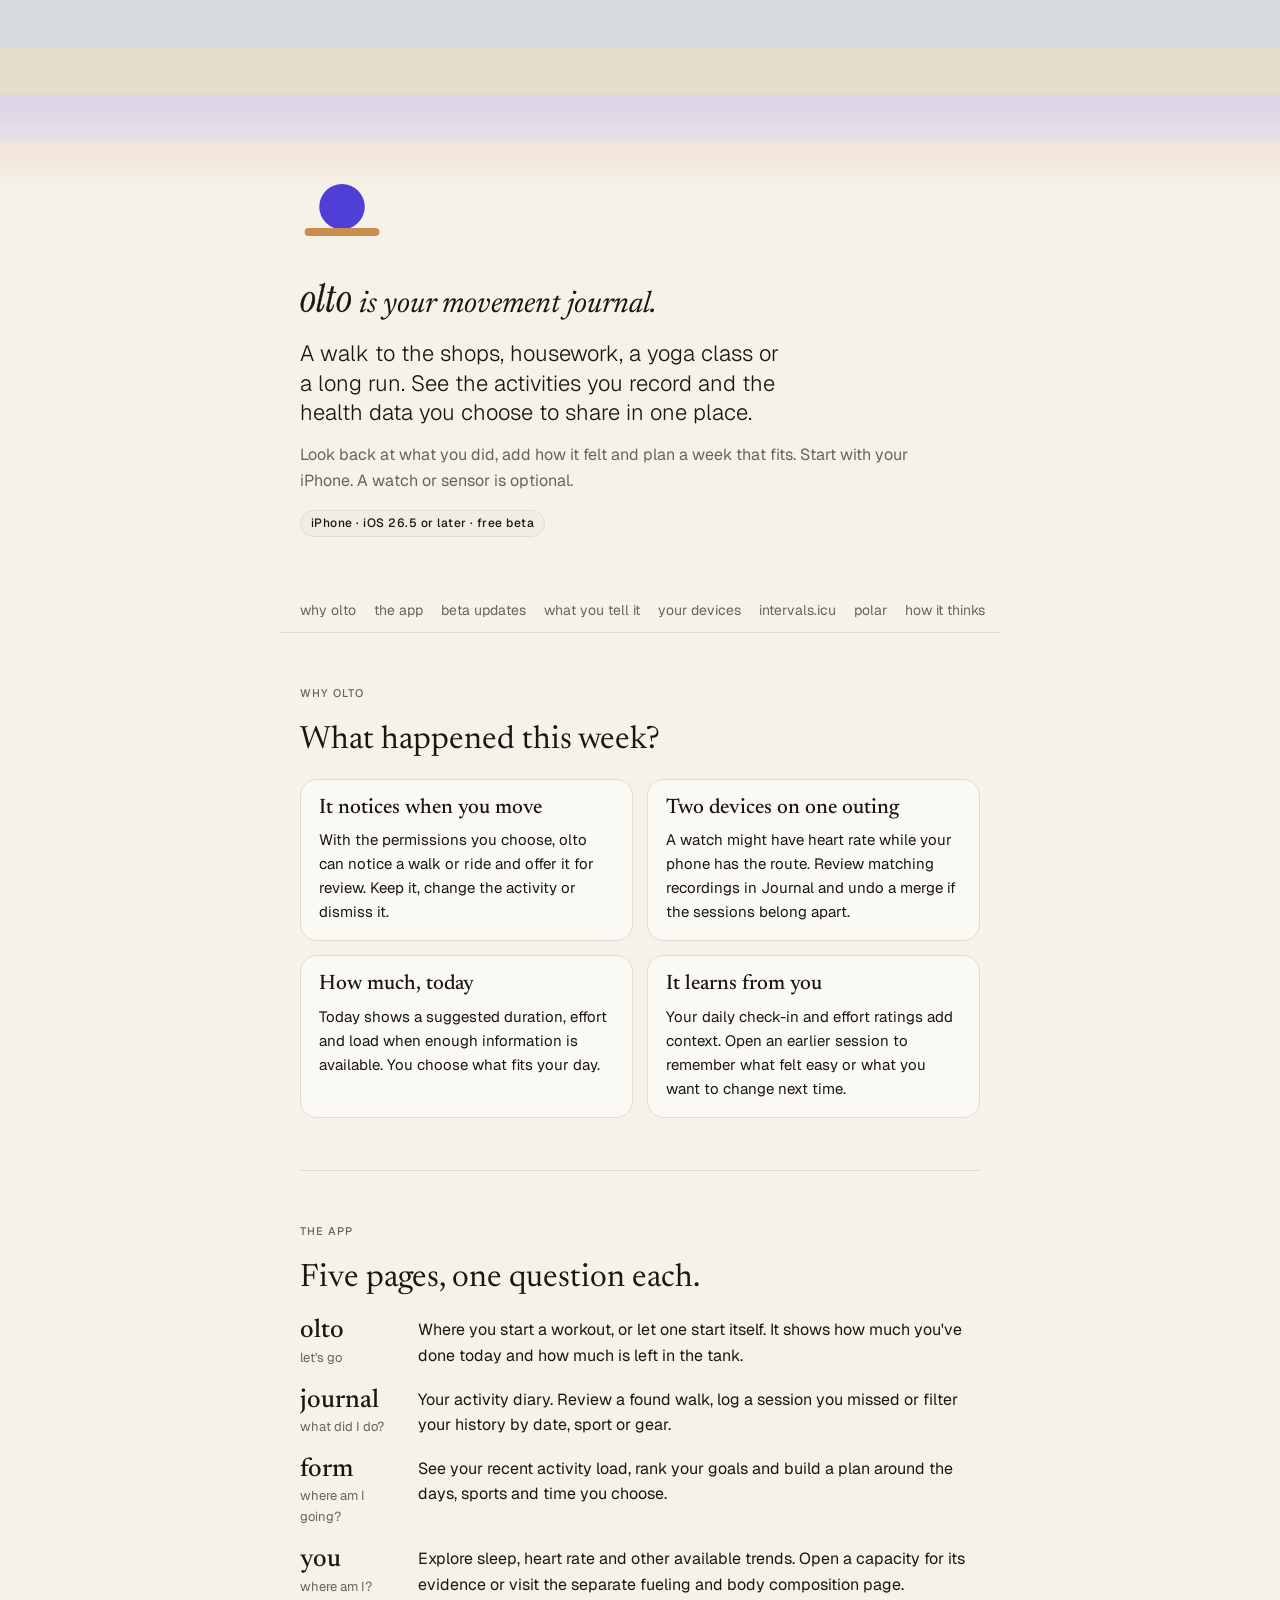
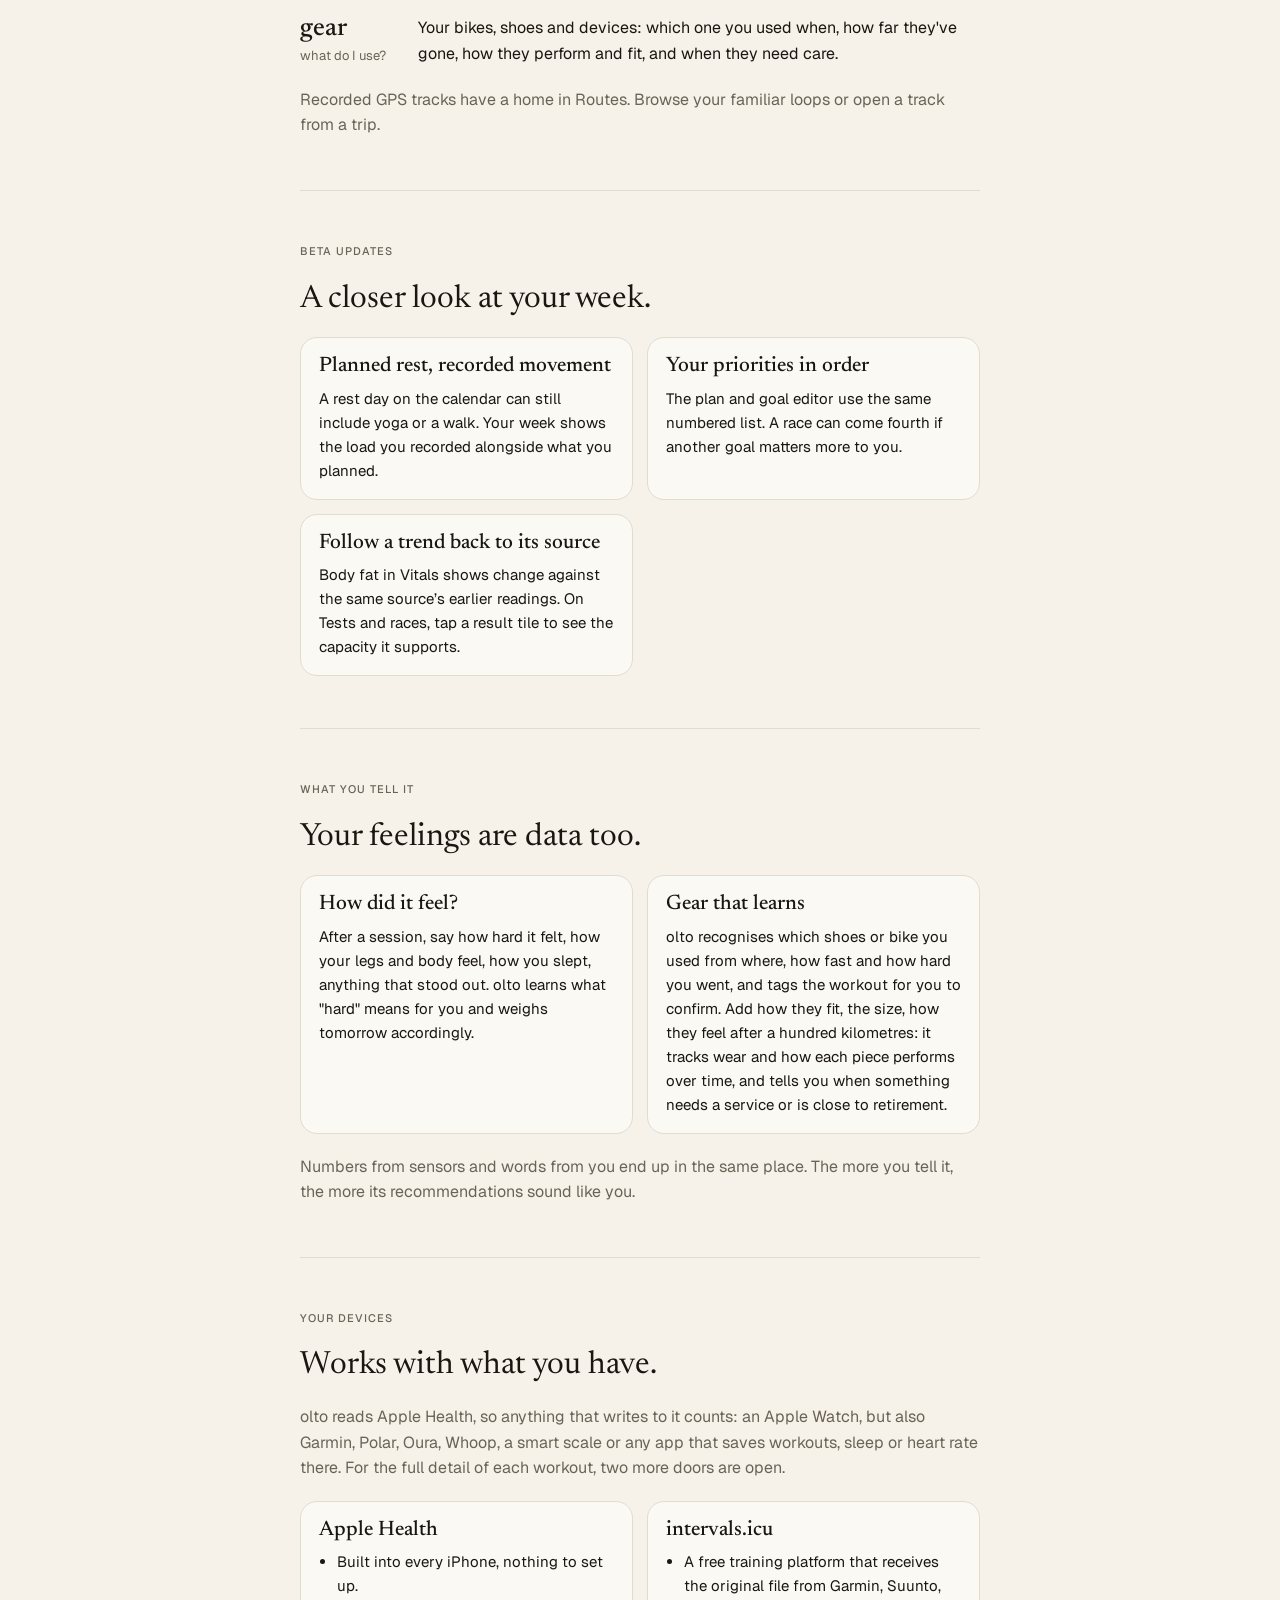
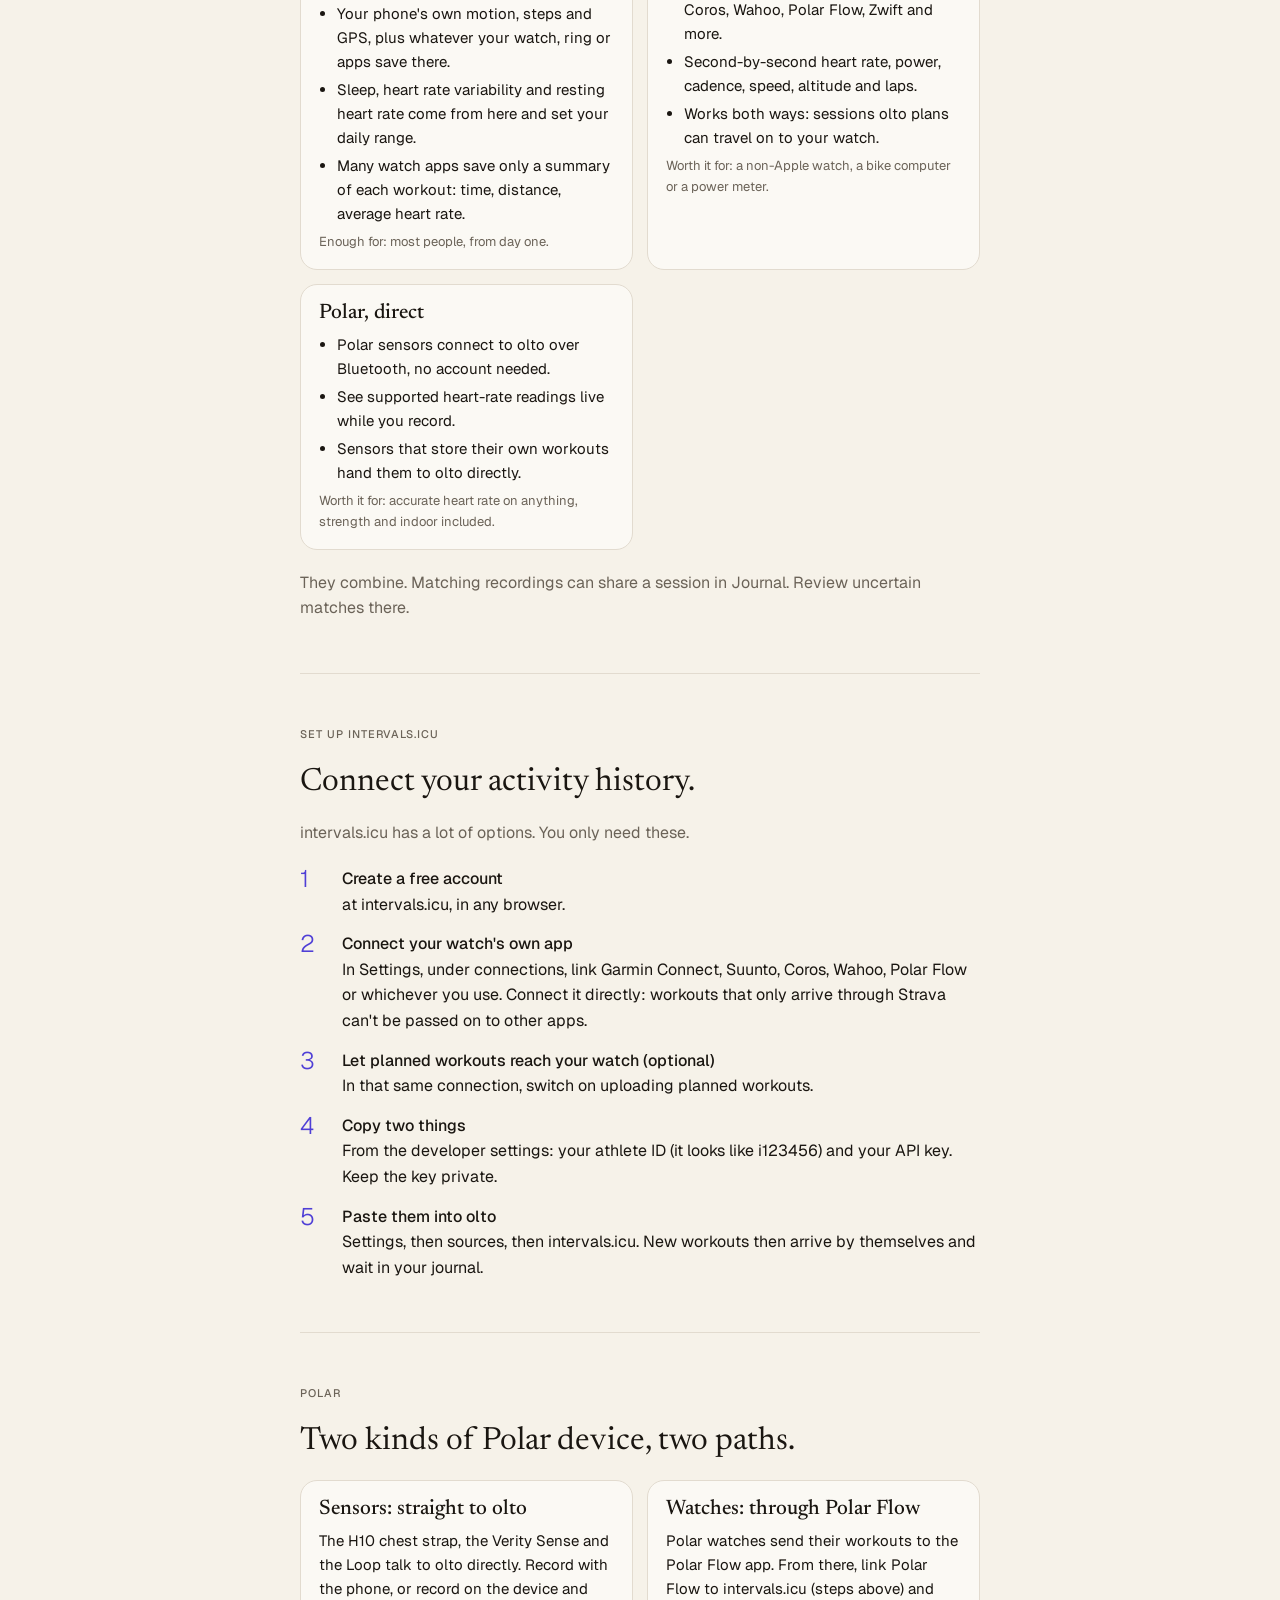
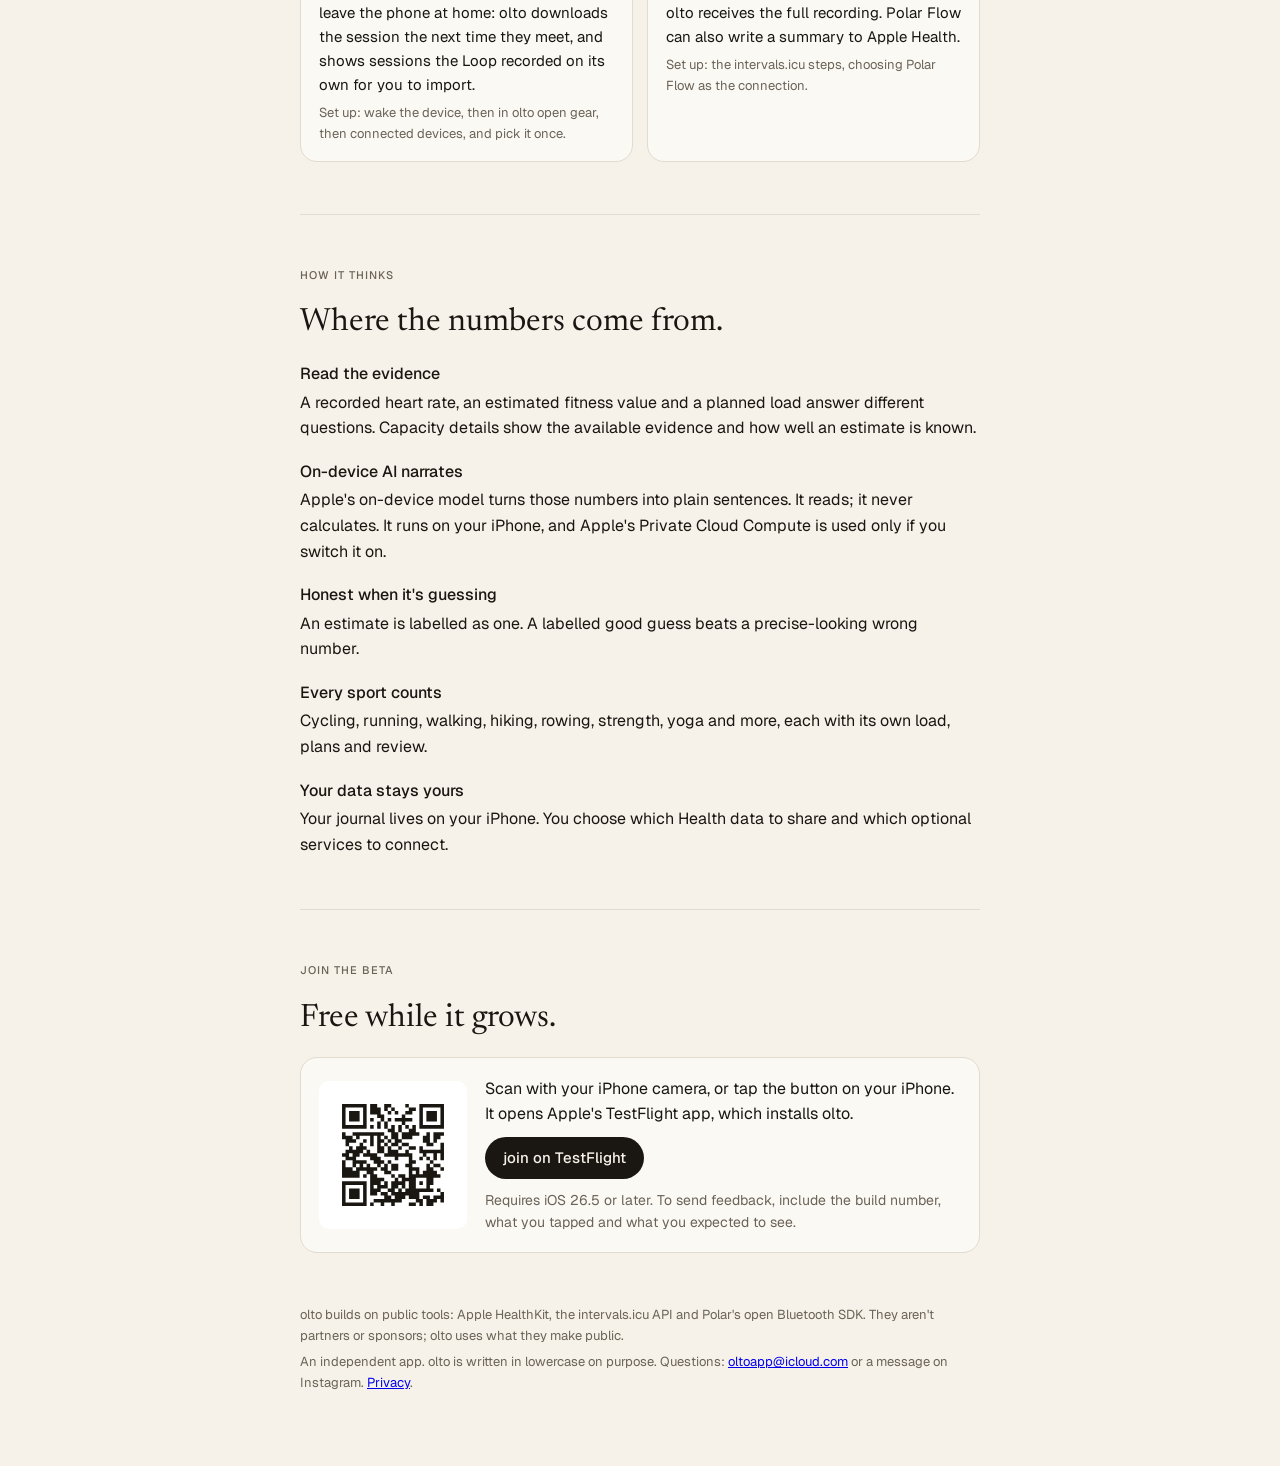
==== commit 78686bda: "Describe the latest plan and evidence improvements" ====
--- a/index.html
+++ b/index.html
@@ -97,7 +97,7 @@
   </header>
 
   <nav aria-label="Sections">
-    <a href="#why">why olto</a><a href="#pages">the app</a><a href="#you">what you tell it</a><a href="#sources">your devices</a><a href="#intervals">intervals.icu</a><a href="#polar">polar</a><a href="#science">how it thinks</a><a href="#join">join the beta</a>
+    <a href="#why">why olto</a><a href="#pages">the app</a><a href="#beta-updates">beta updates</a><a href="#you">what you tell it</a><a href="#sources">your devices</a><a href="#intervals">intervals.icu</a><a href="#polar">polar</a><a href="#science">how it thinks</a><a href="#join">join the beta</a>
   </nav>
 
   <section id="why">
@@ -124,6 +124,18 @@
       <div class="page"><span class="n">gear</span><span class="q">what do I use?</span><p>Your bikes, shoes and devices: which one you used when, how far they've gone, how they perform and fit, and when they need care.</p></div>
     </div>
     <p class="note">Recorded GPS tracks have a home in Routes. Browse your familiar loops or open a track from a trip.</p>
+  </section>
+
+  <hr>
+
+  <section id="beta-updates">
+    <span class="eyebrow">beta updates</span>
+    <h2>A closer look at your week.</h2>
+    <div class="grid">
+      <div class="card"><h3>Planned rest, recorded movement</h3><p>A rest day on the calendar can still include yoga or a walk. Your week shows the load you recorded alongside what you planned.</p></div>
+      <div class="card"><h3>Your priorities in order</h3><p>The plan and goal editor use the same numbered list. A race can come fourth if another goal matters more to you.</p></div>
+      <div class="card"><h3>Follow a trend back to its source</h3><p>Body fat in Vitals shows change against the same source’s earlier readings. On Tests and races, tap a result tile to see the capacity it supports.</p></div>
+    </div>
   </section>
 
   <hr>
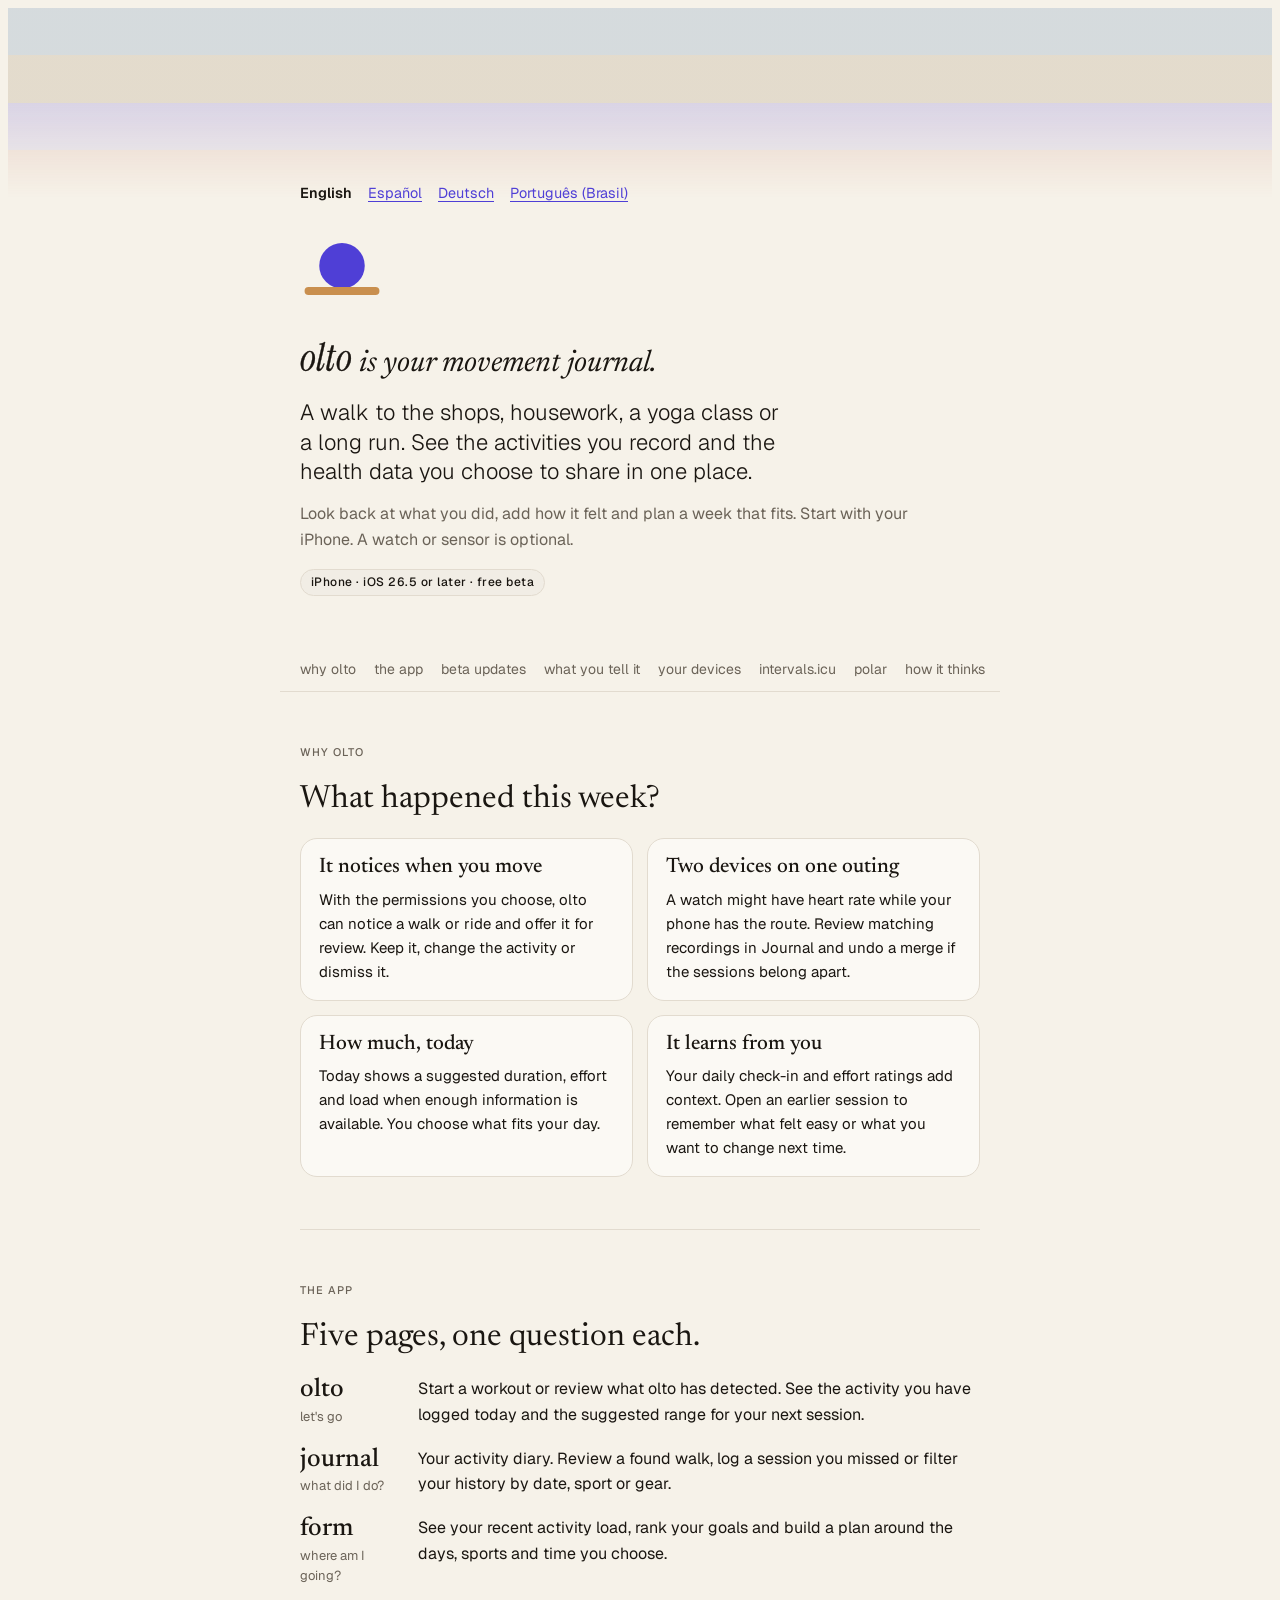
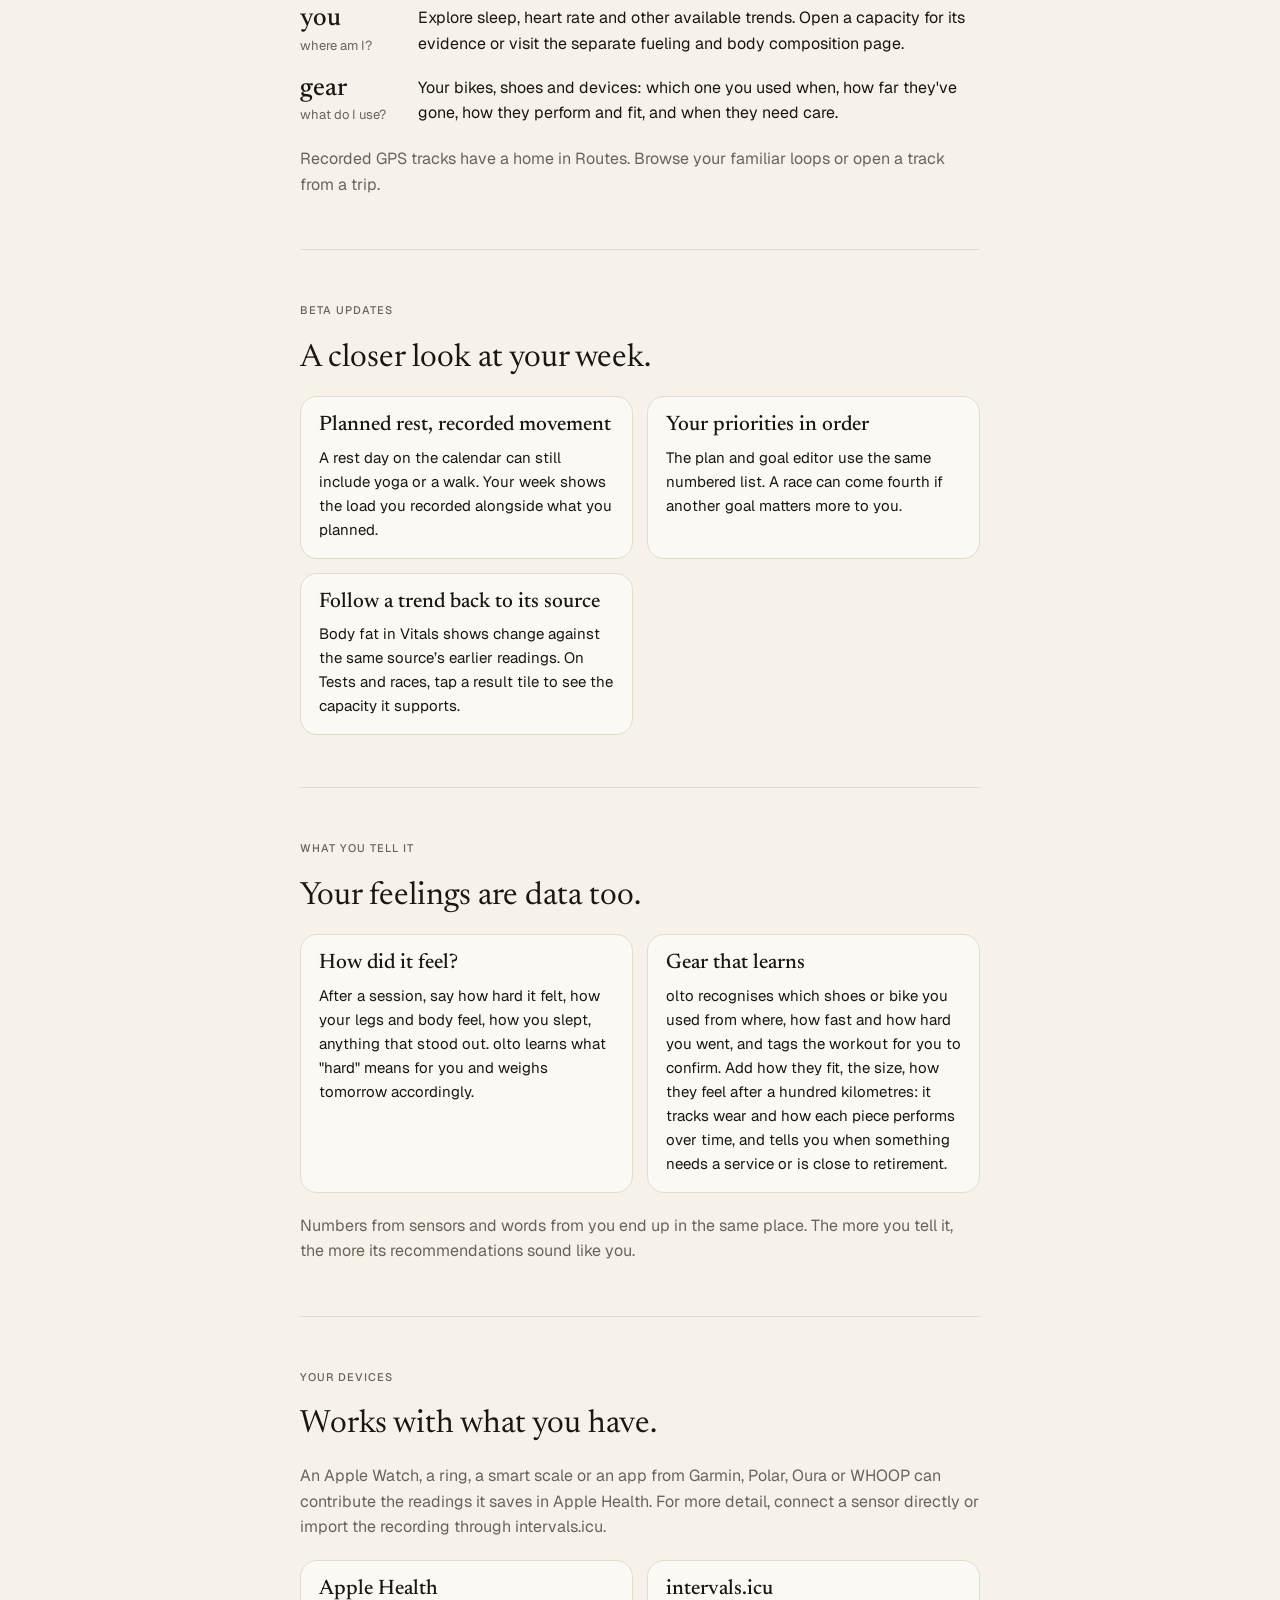
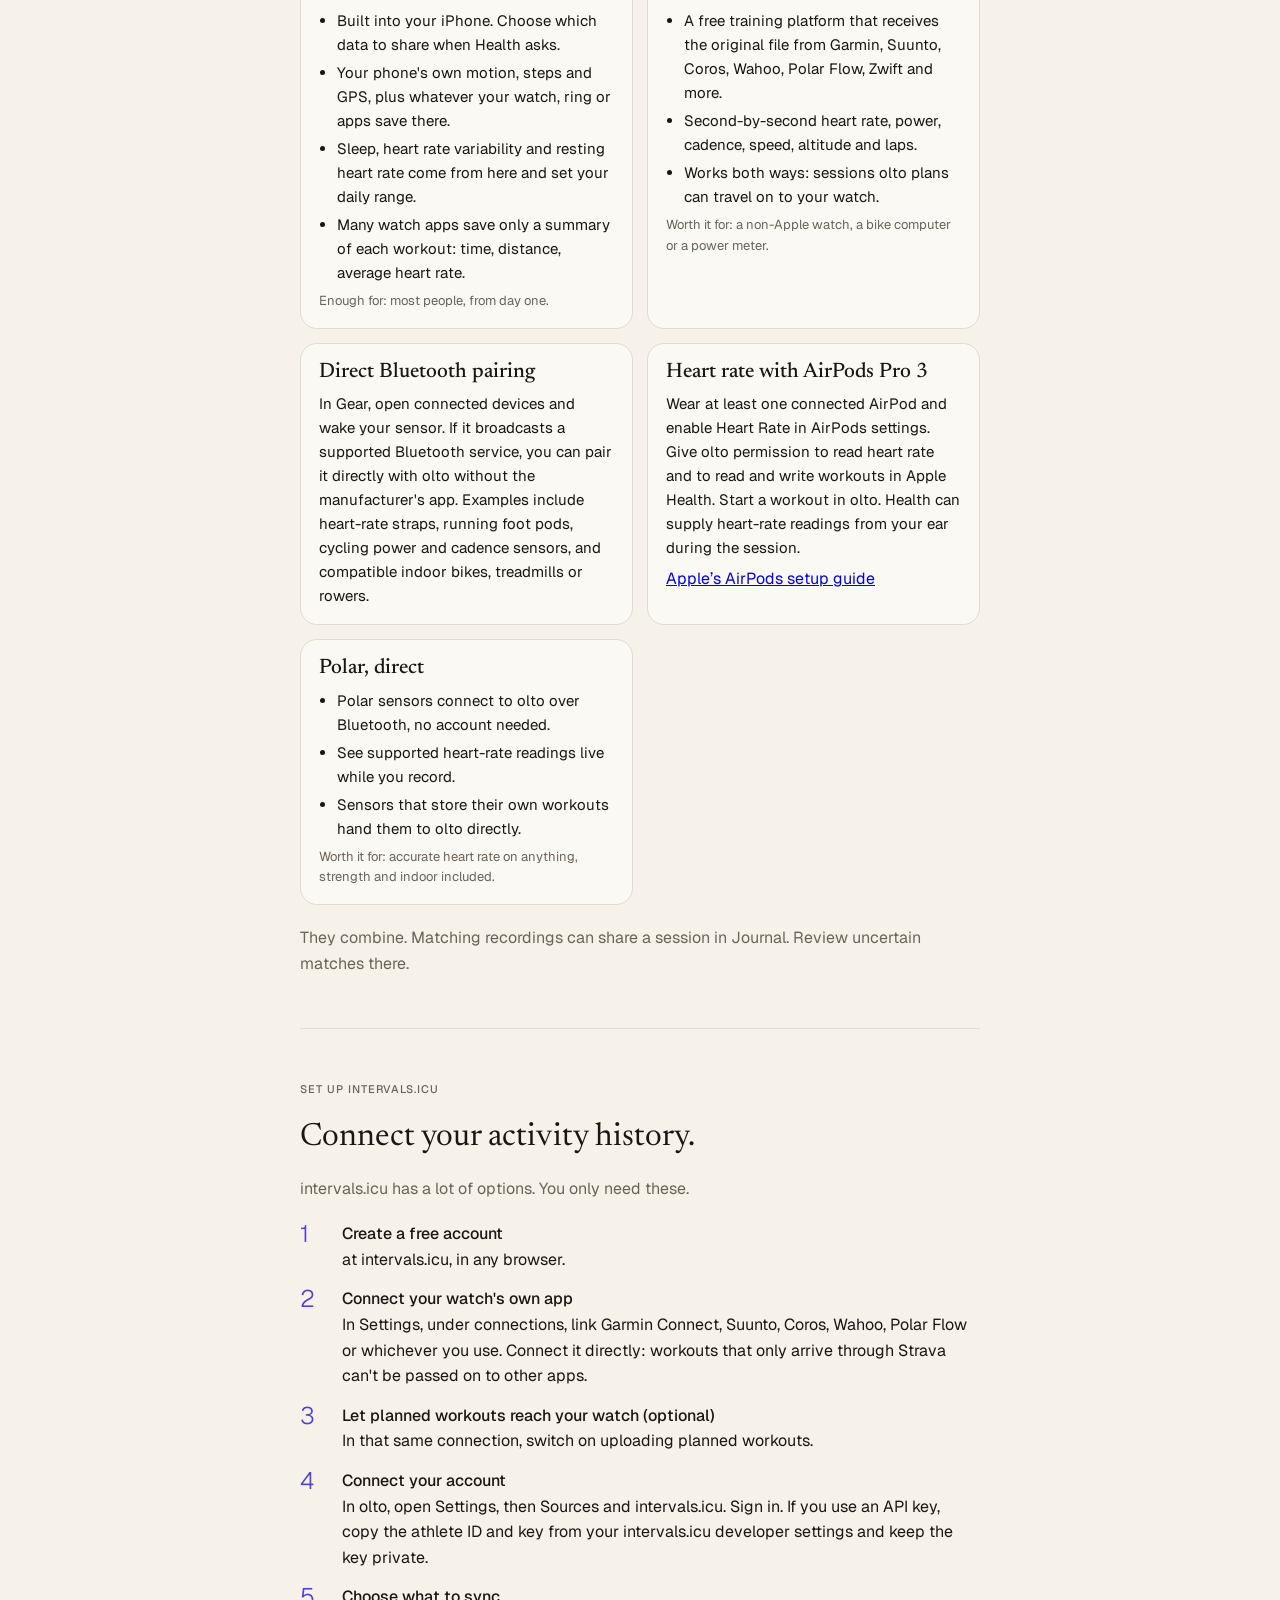
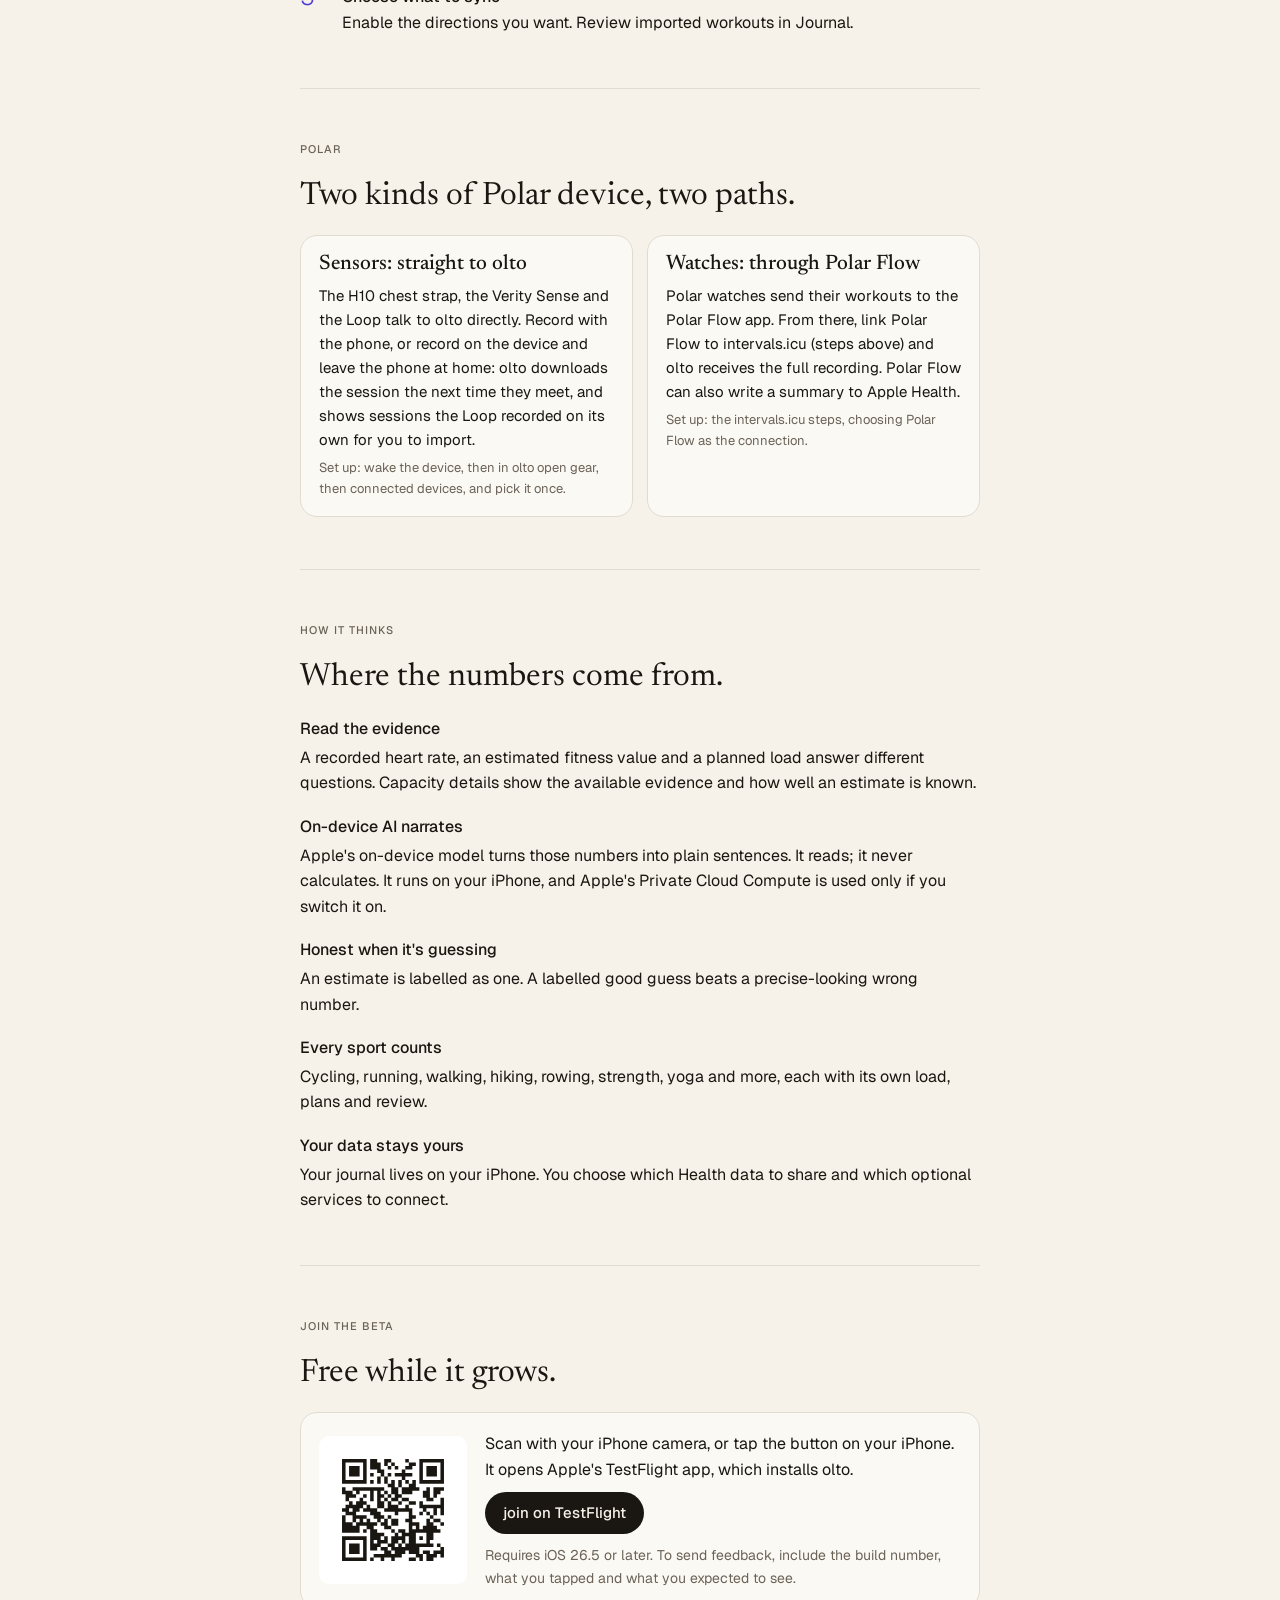
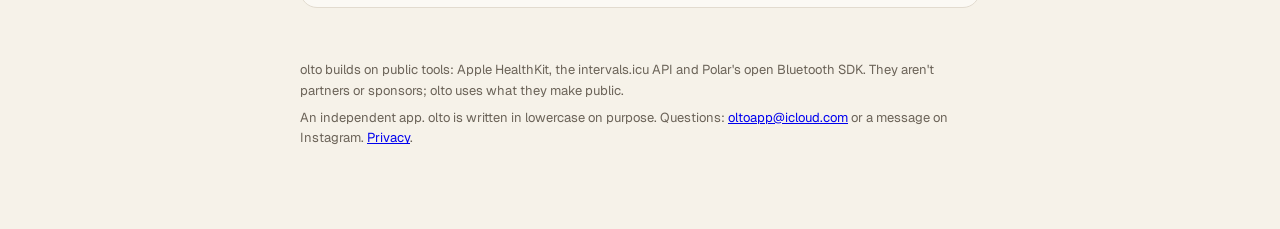
==== commit da73e169: "Publish approachable olto guides in four languages" ====
--- a/index.html
+++ b/index.html
@@ -14,77 +14,20 @@
 <meta name="theme-color" content="#0C0A08" media="(prefers-color-scheme: dark)">
 <link rel="icon" href="assets/mark.svg" type="image/svg+xml">
 <link rel="apple-touch-icon" href="assets/apple-touch-icon.png">
-<style>html{color-scheme:light dark}body{margin:0}</style>
+<link rel="stylesheet" href="assets/site.css">
+<link rel="alternate" hreflang="en" href="https://olto-app.github.io/">
+<link rel="alternate" hreflang="es" href="https://olto-app.github.io/es/">
+<link rel="alternate" hreflang="de" href="https://olto-app.github.io/de/">
+<link rel="alternate" hreflang="pt-BR" href="https://olto-app.github.io/pt-br/">
 </head>
 <body>
 <link rel="stylesheet" href="https://fonts.googleapis.com/css2?family=Instrument+Serif:ital@1&family=Newsreader:ital,opsz,wght@0,6..72,400;0,6..72,500;1,6..72,300;1,6..72,400&family=Geist:wght@300;400;500;600&display=swap">
-<style>
-:root{
-  --canvas:#F6F2E9; --soft:#F1EDE5; --card:#FBF9F4; --ink:#1A1611; --muted:#6B6358; --rule:#E2DBCF;
-  --sun:#4F3FD6; --warm:#C98F4E; --accent:#4F3FD6;
-  --fresh:rgba(110,146,185,.24); --maint:rgba(201,189,166,.42); --gain:rgba(79,63,214,.17); --risk:rgba(168,43,23,.14);
-  --word:"Instrument Serif",Georgia,serif; --voice:"Newsreader",Georgia,serif; --data:"Geist",-apple-system,"Segoe UI",sans-serif;
-}
-@media (prefers-color-scheme: dark){:root:not([data-theme="light"]){
-  --canvas:#0C0A08; --soft:#211D17; --card:#16130F; --ink:#F1EBDD; --muted:#A99F90; --rule:#2E2922;
-  --sun:#6C6CF3; --warm:#D9A566; --accent:#8B8BF7;
-  --fresh:rgba(110,146,185,.26); --maint:rgba(201,189,166,.18); --gain:rgba(108,108,243,.24); --risk:rgba(207,79,53,.22); color-scheme:dark;}}
-:root[data-theme="dark"]{
-  --canvas:#0C0A08; --soft:#211D17; --card:#16130F; --ink:#F1EBDD; --muted:#A99F90; --rule:#2E2922;
-  --sun:#6C6CF3; --warm:#D9A566; --accent:#8B8BF7;
-  --fresh:rgba(110,146,185,.26); --maint:rgba(201,189,166,.18); --gain:rgba(108,108,243,.24); --risk:rgba(207,79,53,.22); color-scheme:dark;}
-body{background:var(--canvas);color:var(--ink);font-family:var(--data);font-size:16px;line-height:1.6;padding-inline:20px;padding-block:0 72px}
-.sky{margin-inline:-20px;height:190px;background:linear-gradient(to bottom,var(--fresh) 0 25%,var(--maint) 25% 50%,var(--gain) 50% 75%,var(--risk) 75% 100%);-webkit-mask-image:linear-gradient(to bottom,#000 50%,transparent);mask-image:linear-gradient(to bottom,#000 50%,transparent)}
-main{max-width:680px;margin:-20px auto 0;display:grid;gap:52px;position:relative}
-.mark{width:84px;height:auto;display:block}
-.name{font-family:var(--word);font-style:italic;font-weight:400;font-size:1.25em;letter-spacing:.005em;-webkit-text-stroke:.35px currentColor}
-.voice{font-family:var(--voice);font-style:italic;font-weight:400}
-.card p.voice,.note.voice{font-size:18px;line-height:1.5}
-.sr{position:absolute;width:1px;height:1px;overflow:hidden;clip:rect(0 0 0 0)}
-.word{font-family:var(--word);font-style:italic;font-weight:400;font-size:76px;line-height:.95;margin:10px 0 0;letter-spacing:-.01em}
-.tag{font-family:var(--voice);font-style:italic;font-weight:300;font-size:30px;line-height:1.25;margin:12px 0 0}
-.lede{font-family:var(--data);font-style:normal;font-weight:300;font-size:22px;line-height:1.35;margin:14px 0 0;text-wrap:balance}
-.sub{margin:14px 0 0;color:var(--muted);max-width:60ch}
-.pill{display:inline-block;font-size:12px;font-weight:500;letter-spacing:.04em;padding:3px 10px;border-radius:999px;background:var(--soft);border:1px solid var(--rule)}
-nav{position:sticky;top:env(safe-area-inset-top,0px);z-index:2;background:var(--canvas);margin-inline:-20px;padding:10px 20px;border-bottom:1px solid var(--rule);display:flex;gap:18px;overflow-x:auto;scrollbar-width:none;font-size:14px}
-nav::-webkit-scrollbar{display:none}
-nav a{color:var(--muted);text-decoration:none;white-space:nowrap}
-nav a:hover,nav a:focus-visible{color:var(--ink)}
-h2{font-family:var(--voice);font-style:normal;font-weight:400;font-size:32px;line-height:1.15;margin:0;text-wrap:balance}
-h3{font-family:var(--voice);font-style:normal;font-weight:500;font-size:21px;line-height:1.25;margin:0}
-.eyebrow{font-size:11px;letter-spacing:.09em;text-transform:uppercase;color:var(--muted);font-weight:500}
-section{display:grid;gap:20px;scroll-margin-top:60px}
-.note{margin:0;color:var(--muted);max-width:62ch}
-.grid{display:grid;grid-template-columns:repeat(auto-fit,minmax(260px,1fr));gap:14px}
-.card{background:var(--card);border:1px solid var(--rule);border-radius:17px;padding:16px 18px;display:grid;gap:6px;align-content:start}
-.card p{margin:0;font-size:15px}
-.card ul{margin:0;padding-left:18px;display:grid;gap:4px;font-size:15px}
-.card .best{font-size:13px;color:var(--muted)}
-.pages{display:grid;gap:18px}
-.page{display:grid;grid-template-columns:100px 1fr;gap:2px 18px}
-.page .n{font-family:var(--voice);font-style:normal;font-weight:500;font-size:26px;line-height:1.1}
-.page .q{font-size:13px;color:var(--muted);grid-column:1}
-.page p{margin:0;grid-column:2;grid-row:1 / span 2}
-@media (max-width:480px){.page{grid-template-columns:1fr}.page p{grid-column:1;grid-row:auto}}
-.qa{display:grid;gap:18px}
-.qa h4{font-size:16px;font-weight:500;margin:0 0 3px}
-.qa p{margin:0}
-ol.steps{margin:0;padding:0;list-style:none;counter-reset:s;display:grid;gap:14px}
-ol.steps li{counter-increment:s;display:grid;grid-template-columns:30px 1fr;gap:12px}
-ol.steps li::before{content:counter(s);font-family:var(--data);font-weight:300;font-size:24px;line-height:1.1;color:var(--sun)}
-ol.steps b{display:block;font-weight:500}
-.join{display:grid;grid-template-columns:auto 1fr;gap:18px;align-items:center;background:var(--card);border:1px solid var(--rule);border-radius:17px;padding:18px}
-@media (max-width:480px){.join{grid-template-columns:1fr}}
-#qr{width:132px;height:132px;background:#fff;padding:8px;border-radius:10px;display:grid;place-items:center}
-#qr img,#qr canvas{width:116px!important;height:116px!important}
-.btn{display:inline-block;background:var(--ink);color:var(--canvas);text-decoration:none;border-radius:999px;padding:9px 18px;font-weight:500;font-size:15px}
-hr{border:0;border-top:1px solid var(--rule);margin:0}
-footer{font-size:13px;color:var(--muted);display:grid;gap:6px}
-</style>
+
 
 <div class="sky" aria-hidden="true"></div>
 <main>
   <header>
+    <div class="languages" role="navigation" aria-label="Languages"><a lang="en" hreflang="en" href="index.html" aria-current="page">English</a> <a lang="es" hreflang="es" href="es/index.html">Español</a> <a lang="de" hreflang="de" href="de/index.html">Deutsch</a> <a lang="pt-BR" hreflang="pt-BR" href="pt-br/index.html">Português (Brasil)</a></div>
     <svg class="mark" viewBox="0 0 48 48" role="img" aria-label="olto">
       <circle cx="24" cy="21" r="13" fill="var(--sun)"/>
       <rect x="2.6" y="33.1" width="42.8" height="4.6" rx="2.3" fill="var(--warm)"/>
@@ -117,7 +60,7 @@
     <span class="eyebrow">the app</span>
     <h2>Five pages, one question each.</h2>
     <div class="pages">
-      <div class="page"><span class="n">olto</span><span class="q">let's go</span><p>Where you start a workout, or let one start itself. It shows how much you've done today and how much is left in the tank.</p></div>
+      <div class="page"><span class="n">olto</span><span class="q">let's go</span><p>Start a workout or review what olto has detected. See the activity you have logged today and the suggested range for your next session.</p></div>
       <div class="page"><span class="n">journal</span><span class="q">what did I do?</span><p>Your activity diary. Review a found walk, log a session you missed or filter your history by date, sport or gear.</p></div>
       <div class="page"><span class="n">form</span><span class="q">where am I going?</span><p>See your recent activity load, rank your goals and build a plan around the days, sports and time you choose.</p></div>
       <div class="page"><span class="n">you</span><span class="q">where am I?</span><p>Explore sleep, heart rate and other available trends. Open a capacity for its evidence or visit the separate fueling and body composition page.</p></div>
@@ -155,14 +98,19 @@
   <section id="sources">
     <span class="eyebrow">your devices</span>
     <h2>Works with what you have.</h2>
-    <p class="note">olto reads Apple Health, so anything that writes to it counts: an Apple Watch, but also Garmin, Polar, Oura, Whoop, a smart scale or any app that saves workouts, sleep or heart rate there. For the full detail of each workout, two more doors are open.</p>
+    <p class="note">An Apple Watch, a ring, a smart scale or an app from Garmin, Polar, Oura or WHOOP can contribute the readings it saves in Apple Health. For more detail, connect a sensor directly or import the recording through intervals.icu.</p>
     <div class="grid">
       <div class="card"><h3>Apple Health</h3>
-        <ul><li>Built into every iPhone, nothing to set up.</li><li>Your phone's own motion, steps and GPS, plus whatever your watch, ring or apps save there.</li><li>Sleep, heart rate variability and resting heart rate come from here and set your daily range.</li><li>Many watch apps save only a summary of each workout: time, distance, average heart rate.</li></ul>
+        <ul><li>Built into your iPhone. Choose which data to share when Health asks.</li><li>Your phone's own motion, steps and GPS, plus whatever your watch, ring or apps save there.</li><li>Sleep, heart rate variability and resting heart rate come from here and set your daily range.</li><li>Many watch apps save only a summary of each workout: time, distance, average heart rate.</li></ul>
         <span class="best">Enough for: most people, from day one.</span></div>
       <div class="card"><h3>intervals.icu</h3>
         <ul><li>A free training platform that receives the original file from Garmin, Suunto, Coros, Wahoo, Polar Flow, Zwift and more.</li><li>Second-by-second heart rate, power, cadence, speed, altitude and laps.</li><li>Works both ways: sessions olto plans can travel on to your watch.</li></ul>
         <span class="best">Worth it for: a non-Apple watch, a bike computer or a power meter.</span></div>
+      <div class="card"><h3>Direct Bluetooth pairing</h3>
+        <p>In Gear, open connected devices and wake your sensor. If it broadcasts a supported Bluetooth service, you can pair it directly with olto without the manufacturer's app. Examples include heart-rate straps, running foot pods, cycling power and cadence sensors, and compatible indoor bikes, treadmills or rowers.</p></div>
+      <div class="card"><h3>Heart rate with AirPods Pro 3</h3>
+        <p>Wear at least one connected AirPod and enable Heart Rate in AirPods settings. Give olto permission to read heart rate and to read and write workouts in Apple Health. Start a workout in olto. Health can supply heart-rate readings from your ear during the session.</p>
+        <a href="https://support.apple.com/en-us/123184">Apple’s AirPods setup guide</a></div>
       <div class="card"><h3>Polar, direct</h3>
         <ul><li>Polar sensors connect to olto over Bluetooth, no account needed.</li><li>See supported heart-rate readings live while you record.</li><li>Sensors that store their own workouts hand them to olto directly.</li></ul>
         <span class="best">Worth it for: accurate heart rate on anything, strength and indoor included.</span></div>
@@ -180,8 +128,8 @@
       <li><span><b>Create a free account</b>at intervals.icu, in any browser.</span></li>
       <li><span><b>Connect your watch's own app</b>In Settings, under connections, link Garmin Connect, Suunto, Coros, Wahoo, Polar Flow or whichever you use. Connect it directly: workouts that only arrive through Strava can't be passed on to other apps.</span></li>
       <li><span><b>Let planned workouts reach your watch (optional)</b>In that same connection, switch on uploading planned workouts.</span></li>
-      <li><span><b>Copy two things</b>From the developer settings: your athlete ID (it looks like i123456) and your API key. Keep the key private.</span></li>
-      <li><span><b>Paste them into olto</b>Settings, then sources, then intervals.icu. New workouts then arrive by themselves and wait in your journal.</span></li>
+      <li><span><b>Connect your account</b>In olto, open Settings, then Sources and intervals.icu. Sign in. If you use an API key, copy the athlete ID and key from your intervals.icu developer settings and keep the key private.</span></li>
+      <li><span><b>Choose what to sync</b>Enable the directions you want. Review imported workouts in Journal.</span></li>
     </ol>
   </section>
 
@@ -220,7 +168,7 @@
     <span class="eyebrow">join the beta</span>
     <h2>Free while it grows.</h2>
     <div class="join">
-      <div id="qr" aria-label="QR code for the beta"></div>
+      <div id="qr"><img src="assets/beta-qr.svg" width="116" height="116" alt="QR code to join the olto TestFlight beta"></div>
       <div style="display:grid;gap:10px">
         <p style="margin:0">Scan with your iPhone camera, or tap the button on your iPhone. It opens Apple's TestFlight app, which installs olto.</p>
         <p style="margin:0"><a class="btn" id="joinlink" href="https://testflight.apple.com/join/uTrXgEsq">join on TestFlight</a></p>
@@ -234,14 +182,7 @@
     <span>An independent app. olto is written in lowercase on purpose. Questions: <a href="mailto:oltoapp@icloud.com">oltoapp@icloud.com</a> or a message on Instagram. <a href="privacy.html">Privacy</a>.</span>
   </footer>
 </main>
-<script>
-// The TestFlight public link. The QR is a static image (assets/beta-qr.svg),
-// made from the same link, so the page needs no script from anywhere else.
-const BETA_LINK = "https://testflight.apple.com/join/uTrXgEsq";
-const box = document.getElementById("qr"), link = document.getElementById("joinlink");
-link.href = BETA_LINK;
-box.innerHTML = '<img src="assets/beta-qr.svg" width="116" height="116" alt="QR code: join the olto beta on TestFlight">';
-</script>
+
 
 </body>
 </html>
--- a/assets/site.css
+++ b/assets/site.css
@@ -0,0 +1,64 @@
+:root{
+  --canvas:#F6F2E9; --soft:#F1EDE5; --card:#FBF9F4; --ink:#1A1611; --muted:#6B6358; --rule:#E2DBCF;
+  --sun:#4F3FD6; --warm:#C98F4E; --accent:#4F3FD6;
+  --fresh:rgba(110,146,185,.24); --maint:rgba(201,189,166,.42); --gain:rgba(79,63,214,.17); --risk:rgba(168,43,23,.14);
+  --word:"Instrument Serif",Georgia,serif; --voice:"Newsreader",Georgia,serif; --data:"Geist",-apple-system,"Segoe UI",sans-serif;
+}
+@media (prefers-color-scheme: dark){:root:not([data-theme="light"]){
+  --canvas:#0C0A08; --soft:#211D17; --card:#16130F; --ink:#F1EBDD; --muted:#A99F90; --rule:#2E2922;
+  --sun:#6C6CF3; --warm:#D9A566; --accent:#8B8BF7;
+  --fresh:rgba(110,146,185,.26); --maint:rgba(201,189,166,.18); --gain:rgba(108,108,243,.24); --risk:rgba(207,79,53,.22); color-scheme:dark;}}
+:root[data-theme="dark"]{
+  --canvas:#0C0A08; --soft:#211D17; --card:#16130F; --ink:#F1EBDD; --muted:#A99F90; --rule:#2E2922;
+  --sun:#6C6CF3; --warm:#D9A566; --accent:#8B8BF7;
+  --fresh:rgba(110,146,185,.26); --maint:rgba(201,189,166,.18); --gain:rgba(108,108,243,.24); --risk:rgba(207,79,53,.22); color-scheme:dark;}
+body{background:var(--canvas);color:var(--ink);font-family:var(--data);font-size:16px;line-height:1.6;padding-inline:20px;padding-block:0 72px}
+.sky{margin-inline:-20px;height:190px;background:linear-gradient(to bottom,var(--fresh) 0 25%,var(--maint) 25% 50%,var(--gain) 50% 75%,var(--risk) 75% 100%);-webkit-mask-image:linear-gradient(to bottom,#000 50%,transparent);mask-image:linear-gradient(to bottom,#000 50%,transparent)}
+main{max-width:680px;margin:-20px auto 0;display:grid;gap:52px;position:relative}
+.mark{width:84px;height:auto;display:block}
+.name{font-family:var(--word);font-style:italic;font-weight:400;font-size:1.25em;letter-spacing:.005em;-webkit-text-stroke:.35px currentColor}
+.voice{font-family:var(--voice);font-style:italic;font-weight:400}
+.card p.voice,.note.voice{font-size:18px;line-height:1.5}
+.sr{position:absolute;width:1px;height:1px;overflow:hidden;clip:rect(0 0 0 0)}
+.word{font-family:var(--word);font-style:italic;font-weight:400;font-size:76px;line-height:.95;margin:10px 0 0;letter-spacing:-.01em}
+.tag{font-family:var(--voice);font-style:italic;font-weight:300;font-size:30px;line-height:1.25;margin:12px 0 0}
+.lede{font-family:var(--data);font-style:normal;font-weight:300;font-size:22px;line-height:1.35;margin:14px 0 0;text-wrap:balance}
+.sub{margin:14px 0 0;color:var(--muted);max-width:60ch}
+.pill{display:inline-block;font-size:12px;font-weight:500;letter-spacing:.04em;padding:3px 10px;border-radius:999px;background:var(--soft);border:1px solid var(--rule)}
+nav{position:sticky;top:env(safe-area-inset-top,0px);z-index:2;background:var(--canvas);margin-inline:-20px;padding:10px 20px;border-bottom:1px solid var(--rule);display:flex;gap:18px;overflow-x:auto;scrollbar-width:none;font-size:14px}
+nav::-webkit-scrollbar{display:none}
+nav a{color:var(--muted);text-decoration:none;white-space:nowrap}
+nav a:hover,nav a:focus-visible{color:var(--ink)}
+h2{font-family:var(--voice);font-style:normal;font-weight:400;font-size:32px;line-height:1.15;margin:0;text-wrap:balance}
+h3{font-family:var(--voice);font-style:normal;font-weight:500;font-size:21px;line-height:1.25;margin:0}
+.eyebrow{font-size:11px;letter-spacing:.09em;text-transform:uppercase;color:var(--muted);font-weight:500}
+section{display:grid;gap:20px;scroll-margin-top:60px}
+.note{margin:0;color:var(--muted);max-width:62ch}
+.grid{display:grid;grid-template-columns:repeat(auto-fit,minmax(260px,1fr));gap:14px}
+.card{background:var(--card);border:1px solid var(--rule);border-radius:17px;padding:16px 18px;display:grid;gap:6px;align-content:start}
+.card p{margin:0;font-size:15px}
+.card ul{margin:0;padding-left:18px;display:grid;gap:4px;font-size:15px}
+.card .best{font-size:13px;color:var(--muted)}
+.pages{display:grid;gap:18px}
+.page{display:grid;grid-template-columns:100px 1fr;gap:2px 18px}
+.page .n{font-family:var(--voice);font-style:normal;font-weight:500;font-size:26px;line-height:1.1}
+.page .q{font-size:13px;color:var(--muted);grid-column:1}
+.page p{margin:0;grid-column:2;grid-row:1 / span 2}
+@media (max-width:480px){.page{grid-template-columns:1fr}.page p{grid-column:1;grid-row:auto}}
+.qa{display:grid;gap:18px}
+.qa h4{font-size:16px;font-weight:500;margin:0 0 3px}
+.qa p{margin:0}
+ol.steps{margin:0;padding:0;list-style:none;counter-reset:s;display:grid;gap:14px}
+ol.steps li{counter-increment:s;display:grid;grid-template-columns:30px 1fr;gap:12px}
+ol.steps li::before{content:counter(s);font-family:var(--data);font-weight:300;font-size:24px;line-height:1.1;color:var(--sun)}
+ol.steps b{display:block;font-weight:500}
+.join{display:grid;grid-template-columns:auto 1fr;gap:18px;align-items:center;background:var(--card);border:1px solid var(--rule);border-radius:17px;padding:18px}
+@media (max-width:480px){.join{grid-template-columns:1fr}}
+#qr{width:132px;height:132px;background:#fff;padding:8px;border-radius:10px;display:grid;place-items:center}
+#qr img,#qr canvas{width:116px!important;height:116px!important}
+.btn{display:inline-block;background:var(--ink);color:var(--canvas);text-decoration:none;border-radius:999px;padding:9px 18px;font-weight:500;font-size:15px}
+hr{border:0;border-top:1px solid var(--rule);margin:0}
+footer{font-size:13px;color:var(--muted);display:grid;gap:6px}
+.languages{display:flex;gap:.3rem 1rem;flex-wrap:wrap;align-items:center;margin:0 0 1.25rem;font-size:.9rem}
+.languages a{color:var(--accent);text-underline-offset:.2em;padding:.25rem 0}
+.languages a[aria-current=page]{color:var(--ink);font-weight:600;text-decoration:none}
